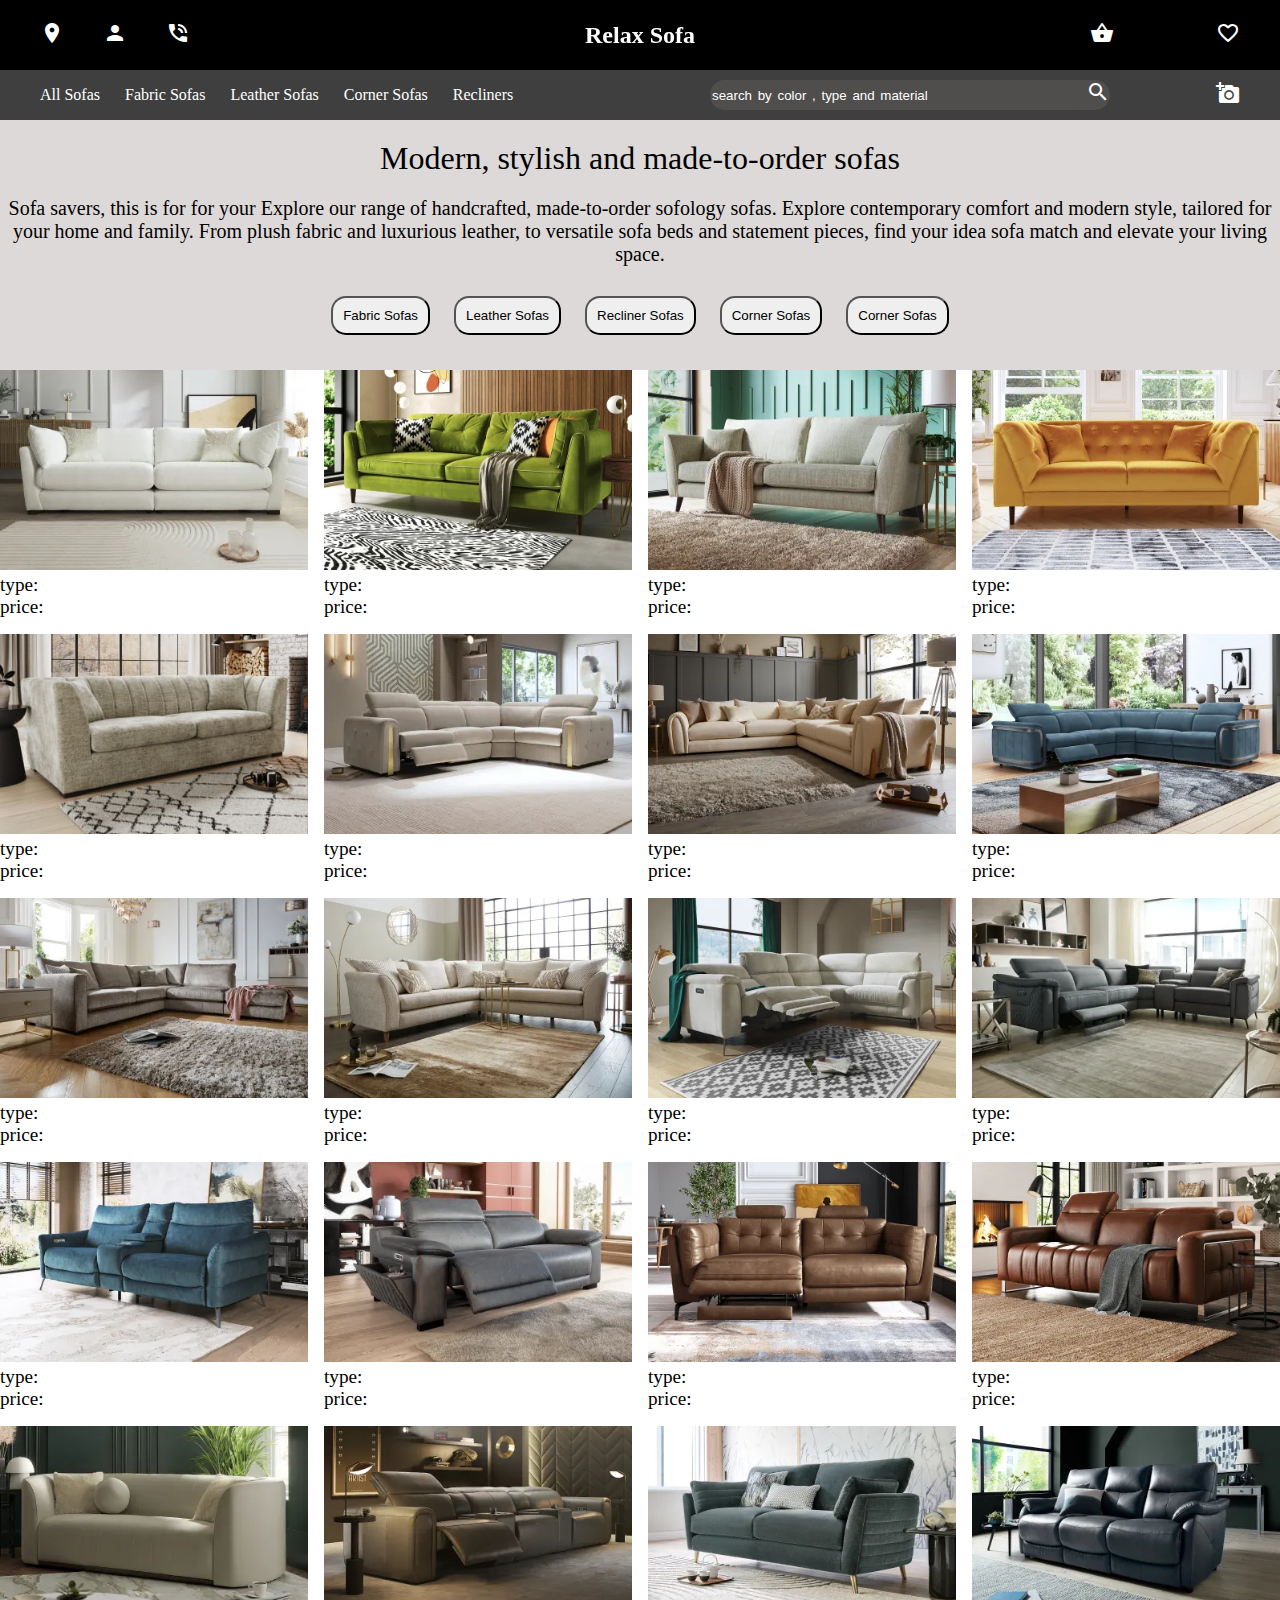
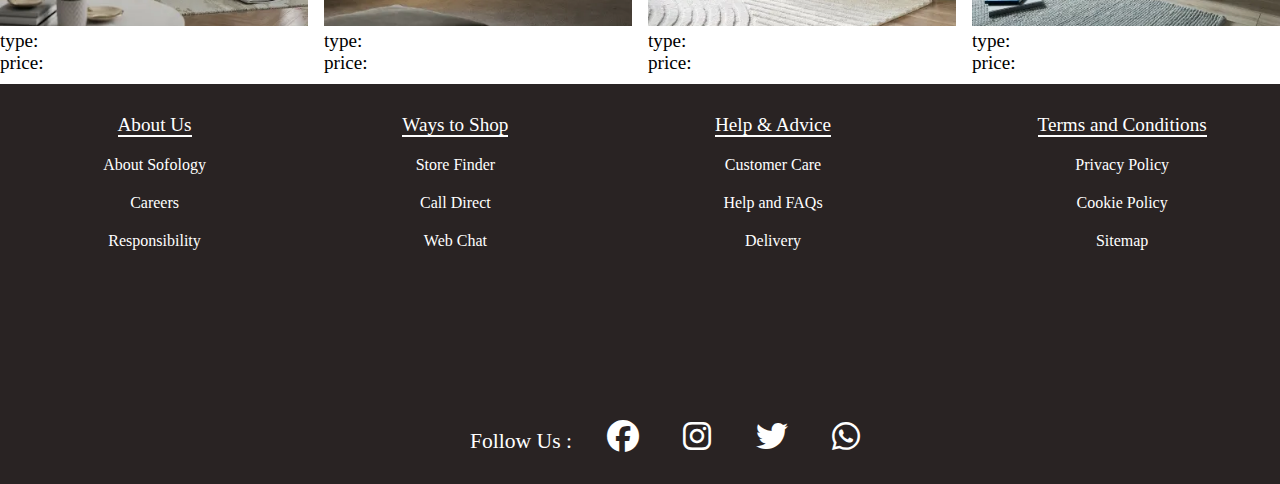
==== allsofas.html @ a442e250 "all sofas page" ====
<!DOCTYPE html>
<html lang="en" dir="ltr">

<head>
    <meta charset="UTF-8">
    <meta name="viewport" content="width=device-width, initial-scale=1.0">
    <title>All Sofa</title>
    <link rel="stylesheet" href="./assets/sass/main.css">
    <link href="https://fonts.googleapis.com/icon?family=Material+Icons" rel="stylesheet">
    <link rel="stylesheet" href="./assets/aos-master/dist/aos.css">

    <!-- <link href="https://unpkg.com/aos@2.3.1/dist/aos.css" rel="stylesheet"> -->
    <script src="./assets/aos-master/dist/aos.js"></script>
    <link rel="stylesheet" href="./assets/Hover-master/css/hover.css">
    <link rel="stylesheet" href="https://cdnjs.cloudflare.com/ajax/libs/font-awesome/6.5.2/css/all.min.css
   ">
</head>


<body>
    <!-- Start:: header first  -->
    <nav class="header__first">
        <div class="header__first__width">
            <div class="header__first__left">
                <a href="#"> <i class="large material-icons">place</i></a>
                <a href="#"><i class="large material-icons">person</i></a>
                <a href="#"> <i class="large material-icons">phone_in_talk</i></a>

            </div>
            <div class="header__first__center">
                <a href="#" class="hvr-grow">
                    <h2>Relax Sofa</h2>
                </a>
            </div>
            <div class="header__first__right">
                <a href="#"><i class="large material-icons">shopping_basket</i></a>
                <a href="#"> <i class="large material-icons">favorite_border</i></a>
            </div>
        </div>
    </nav>
    <!-- End:: header first -->

    <!-- Start::header second -->
    <!-- Start burger drop lists -->
    <div class="header__second">
        <div class="header__second__burgerbox">
            <img src="./assets/images/burger.svg" alt="burger menu">
            <div class="header__second__burgerdrop">
                <ul class="header__second__burgerdroplist">
                    <li>
                        <h4>Shop all type Sofas</h4>
                    </li>
                    <br>
                    <li><a href="#">2 Seater Sofas</a></li>
                    <li><a href="#">3 Seater Sofas</a></li>
                    <li><a href="#">4 Seater Sofas</a></li>
                    <br>

                    <li>
                        <h4>Shop all Fabric Sofas</h4>
                    </li>
                    <br>
                    <li><a href="#">2 Seater Sofas</a></li>
                    <li><a href="#">3 Seater Sofas</a></li>
                    <li><a href="#">4 Seater Sofas</a></li>
                    <br>

                    <li>
                        <h4>Shop all Leather Sofas</h4>
                    </li>
                    <br>
                    <li><a href="#">2 Seater Sofas</a></li>
                    <li><a href="#">3 Seater Sofas</a></li>
                    <li><a href="#">4 Seater Sofas</a></li>
                    <br>
                    <li>
                        <h4>Shop all Corner Sofas</h4>
                    </li>
                    <br>
                    <li><a href="#">2 Seater Sofas</a></li>
                    <li><a href="#">3 Seater Sofas</a></li>
                    <li><a href="#">4 Seater Sofas</a></li>
                    <br>
                    <li>
                        <h4>Shop all Recliner Sofas</h4>
                    </li>
                    <br>
                    <li><a href="#">2 Seater Sofas</a></li>
                    <li><a href="#">3 Seater Sofas</a></li>
                    <li><a href="#">4 Seater Sofas</a></li>
                    <br>
                </ul>
            </div>
        </div>
        <!-- End burger drop lists -->

        <!-- Start second header with images -->
        <div class="header__second__width">
            <div class="header__second__items">
                <div class="allsofas">
                    <a href="#">All Sofas</a>
                    <div class="dropallsofas">
                        <div class="divdropallsofa">
                            <ul class="droplistallsofas">
                                <li>
                                    <h4>Shop by Type</h4>
                                </li>
                                <br>
                                <li><a href="#">2 Seater Sofas</a></li>
                                <li><a href="#">3 Seater Sofas</a></li>
                                <li><a href="#">4 Seater Sofas</a></li>
                                <br>
                                <li>
                                    <h4>Shop by Color</h4>
                                </li>
                                <li><a href="#">Grey sofas</a></li>
                                <li><a href="#">Black sofas</a></li>
                                <li><a href="#">Cream sofas</a></li>
                                <br>
                                <li>
                                    <h4>Buying Guides</h4>
                                </li>
                                <li><a href="#">Cream sofas</a>X</li>
                                <li><a href="#">Leather Sofas Guide</a></li>
                                <li><a href="#">Corner Sofa Guide</a></li>
                            </ul>
                            <img src="./assets/images/allsofas/allsofas1.jpg" alt="all sofa">
                        </div>

                    </div>
                </div>

                <div class="fabricsofas">
                    <a href="#">Fabric Sofas</a>
                    <div class="dropfabricsofas">
                        <div class="divdroplistfabric">
                            <ul class="droplistfabricsofas">
                                <li>
                                    <h4>Shop all Fabric Sofas</h4>
                                </li>
                                <br>
                                <li><a href="#">2 Seater Sofas</a></li>
                                <li><a href="#">3 Seater Sofas</a></li>
                                <li><a href="#">4 Seater Sofas</a></li>
                                <br>
                                <li>
                                    <h4>Shop by Color</h4>
                                </li>
                                <li><a href="#">Grey sofas</a></li>
                                <li><a href="#">Black sofas</a></li>
                                <li><a href="">Cream sofas</a></li>
                                <br>
                                <li>
                                    <h4>Buying Guides</h4>
                                </li>
                                <li><a href="#">Fabric Sofa Guide</a></li>
                                <li><a href="#">Leather Sofas Guide</a></li>
                                <li><a href="#">Corner Sofa Guide</a></li>
                            </ul>
                            <img src="./assets/images/fabricsofa/fabricsofa1.jpg" alt="fabric">
                        </div>

                    </div>
                </div>


                <div class="leathersofas">
                    <a href="#">Leather Sofas</a>
                    <div class="dropleathersofas">
                        <div class="divdroplistleather">
                            <ul class="droplistleathersofas">
                                <li>
                                    <h4>Shop all Leather Sofas</h4>
                                </li>
                                <br>
                                <li><a href="#">2 Seater Sofas</a></li>
                                <li><a href="#">3 Seater Sofas</a></li>
                                <li><a href="#">4 Seater Sofas</a></li>
                                <br>
                                <li>
                                    <h4>Shop by Color</h4>
                                </li>
                                <li><a href="#">Grey sofas</a></li>
                                <li><a href="#">Black sofas</a></li>
                                <li><a href="">Cream sofas</a></li>
                                <br>
                                <li>
                                    <h4>Buying Guides</h4>

                                </li>
                                <li><a href="#">Fabric Sofa Guide</a></li>
                                <li><a href="#">Leather Sofas Guide</a></li>
                                <li><a href="#">Corner Sofa Guide</a></li>
                            </ul>
                            <img src="./assets/images/leathersofa/leathersoafa1.jpg" alt="leather sofa">
                        </div>

                    </div>
                </div>

                <div class="cornersofas">
                    <a href="#">Corner Sofas</a>
                    <div class="dropcornersofas">
                        <div class="divdropcorner">
                            <ul class="droplistcornersofas">
                                <li>
                                    <h4>Shop all Corner Sofas</h4>
                                </li>
                                <br>
                                <li><a href="#">2 Seater Sofas</a></li>
                                <li><a href="#">3 Seater Sofas</a></li>
                                <li><a href="#">4 Seater Sofas</a></li>
                                <br>
                                <li>
                                    <h4>Shop by Color</h4>
                                </li>
                                <li><a href="#">Grey sofas</a></li>
                                <li><a href="#">Black sofas</a></li>
                                <li><a href="">Cream sofas</a></li>
                                <br>
                                <li>
                                    <h4>Buying Guides</h4>
                                </li>
                                <li><a href="#">Fabric Sofa Guide</a></li>
                                <li><a href="#">Leather Sofas Guide</a></li>
                                <li><a href="#">Corner Sofa Guide</a></li>
                            </ul>
                            <img src="./assets/images/cornersofa/cornersofa1.jpg" alt="corner sofa">
                        </div>

                    </div>
                </div>
                <div class="reclinersofas">
                    <a href="#">Recliners</a>
                    <div class="dropreclinersofas">
                        <div class="divdroprecliner">
                            <ul class="droplistreclinersofas">
                                <li>
                                    <h4>Shop all Recliner Sofas</h4>
                                </li>
                                <br>
                                <li><a href="#">2 Seater Sofas</a></li>
                                <li><a href="#">3 Seater Sofas</a></li>
                                <li><a href="#">4 Seater Sofas</a></li>
                                <br>
                                <li>
                                    <h4>Shop by Color</h4>
                                </li>
                                <li><a href="#">Grey sofas</a></li>
                                <li><a href="#">Black sofas</a></li>
                                <li><a href="">Cream sofas</a></li>
                                <br>
                                <li>
                                    <h4>Buying Guides</h4>

                                </li>
                                <li><a href="#">Fabric Sofa Guide</a></li>
                                <li><a href="#">Leather Sofas Guide</a></li>
                                <li><a href="#">Corner Sofa Guide</a></li>
                            </ul>
                            <img src="./assets/images/recliner/recliner1.jpg" alt="recliner sofa">
                        </div>

                    </div>
                </div>

            </div>
            <div class="header__second__right">
                <div class="header__second__right__input">
                    <input type="text" class="header__second__right__input1"
                        placeholder="search by color , type and material">
                    <i class="large material-icons">search</i>
                </div>
                <div class="camera">
                    <i class="large material-icons">add_a_photo</i>
                    <!-- .....droplist for camera icon........ -->
                    <ul class="dropcamera">
                        <div class="droplistcamera">
                            <li style="color: red; margin-top: 10px;margin-bottom: 10px;">NEW!</li>
                            <li style="color: black; font-size: larger; margin-bottom: 10px;">Visual Search</li>
                            <li style="color: black;">Take a photo or upload an</li>
                            <li style="color: black;">image to find similar items</li>
                            <li>
                                <button
                                    style="background-color: brown; color: white; margin-top: 10px; width:80px; height: 40px; font-size: larger;">START</button>
                            </li>
                        </div>
                    </ul>
                </div>
            </div>
        </div>
    </div>

    <!-- End:: header second -->

    <!--  Top Section -->

    <div class="top__section">
        <div class="top__section__paragraph">
            <span style="font-size: xx-large;">Modern, stylish and made-to-order sofas</span>
            <p style="font-size: 20px; text-align: center; margin-bottom: 20px; margin-top: 20px;">Sofa savers, this is
                for for your
                Explore our range of handcrafted, made-to-order sofology sofas. Explore contemporary comfort and modern
                style, tailored for your home and family. From plush fabric and luxurious leather, to versatile sofa
                beds and statement pieces, find your idea sofa match and elevate your living space.</p>
            <button> Fabric Sofas </button>
            <button> Leather Sofas</button>
            <button>Recliner Sofas</button>
            <button>Corner Sofas</button>
            <button>Corner Sofas</button>
        </div>

    </div>

    <!-- Start:: cards container -->
    <div class="main__container">
        <div class="card__container">
            <img src="./assets/images/allsofas/1.webp" alt="1">
            <div class="card__desc">
                <span>type:</span>
                <br>
                <span>price:</span>
            </div>
        </div>
        <div class="card__container">
            <img src="./assets/images/allsofas/2.webp" alt="1">
            <div class="card__desc">
                <span>type:</span>
                <br>
                <span>price:</span>
            </div>
        </div>
        <div class="card__container">
            <img src="./assets/images/allsofas/3.webp" alt="1">
            <div class="card__desc">
                <span>type:</span>
                <br>
                <span>price:</span>
            </div>
        </div>
        <div class="card__container">
            <img src="./assets/images/allsofas/4.webp" alt="1">
            <div class="card__desc">
                <span>type:</span>
                <br>
                <span>price:</span>
            </div>
        </div>
        <div class="card__container">
            <img src="./assets/images/allsofas/5.jpg" alt="1">
            <div class="card__desc">
                <span>type:</span>
                <br>
                <span>price:</span>
            </div>
        </div>
        <div class="card__container">
            <img src="./assets/images/allsofas/6.webp" alt="1">
            <div class="card__desc">
                <span>type:</span>
                <br>
                <span>price:</span>
            </div>
        </div>
        <div class="card__container">
            <img src="./assets/images/allsofas/7.webp" alt="1">
            <div class="card__desc">
                <span>type:</span>
                <br>
                <span>price:</span>
            </div>
        </div>
        <div class="card__container">
            <img src="./assets/images/allsofas/8.webp" alt="1">
            <div class="card__desc">
                <span>type:</span>
                <br>
                <span>price:</span>
            </div>
        </div>
        <div class="card__container">
            <img src="./assets/images/allsofas/9.webp" alt="1">
            <div class="card__desc">
                <span>type:</span>
                <br>
                <span>price:</span>
            </div>
        </div>
        <div class="card__container">
            <img src="./assets/images/allsofas/10.webp" alt="1">
            <div class="card__desc">
                <span>type:</span>
                <br>
                <span>price:</span>
            </div>
        </div>
        <div class="card__container">
            <img src="./assets/images/allsofas/11.webp" alt="1">
            <div class="card__desc">
                <span>type:</span>
                <br>
                <span>price:</span>
            </div>
        </div>
        <div class="card__container">
            <img src="./assets/images/allsofas/12.webp" alt="1">
            <div class="card__desc">
                <span>type:</span>
                <br>
                <span>price:</span>
            </div>
        </div>
        <div class="card__container">
            <img src="./assets/images/allsofas/13.webp" alt="1">
            <div class="card__desc">
                <span>type:</span>
                <br>
                <span>price:</span>
            </div>
        </div>
        <div class="card__container">
            <img src="./assets/images/allsofas/14.webp" alt="1">
            <div class="card__desc">
                <span>type:</span>
                <br>
                <span>price:</span>
            </div>
        </div>
        <div class="card__container">
            <img src="./assets/images/allsofas/15.webp" alt="1">
            <div class="card__desc">
                <span>type:</span>
                <br>
                <span>price:</span>
            </div>
        </div>
        <div class="card__container">
            <img src="./assets/images/allsofas/16.webp" alt="1">
            <div class="card__desc">
                <span>type:</span>
                <br>
                <span>price:</span>
            </div>
        </div>
        <div class="card__container">
            <img src="./assets/images/allsofas/17.webp" alt="1">
            <div class="card__desc">
                <span>type:</span>
                <br>
                <span>price:</span>
            </div>
        </div>
        <div class="card__container">
            <img src="./assets/images/allsofas/18.webp" alt="1">
            <div class="card__desc">
                <span>type:</span>
                <br>
                <span>price:</span>
            </div>
        </div>
        <div class="card__container">
            <img src="./assets/images/allsofas/19.webp" alt="1">
            <div class="card__desc">
                <span>type:</span>
                <br>
                <span>price:</span>
            </div>
        </div>
        <div class="card__container">
            <img src="./assets/images/allsofas/20.webp" alt="1">
            <div class="card__desc">
                <span>type:</span>
                <br>
                <span>price:</span>
            </div>
        </div>
    </div>


    <!-- End::cards container -->



    <!-- Start::footer -->
    <footer>
        <div class="footer__container">
            <ul class="footer__section">
                <li>
                    <span>About Us</span>
                </li>
                <li><a href="#">About Sofology</a></li>
                <li><a href="#">Careers</a></li>
                <li><a href="#">Responsibility</a></li>

            </ul>
            <ul class="footer__section">
                <li>
                    <span>Ways to Shop</span>
                </li>
                <li><a href="#">Store Finder</a></li>
                <li><a href="#">Call Direct</a></li>
                <li><a href="#">Web Chat</a></li>

            </ul>
            <ul class="footer__section">
                <li>
                    <span>Help & Advice</span>
                </li>
                <li> <a href="#">Customer Care</a></li>
                <li><a href="#">Help and FAQs</a></li>
                <li><a href="#">Delivery</a></li>

            </ul>
            <ul class="footer__section">
                <li>
                    <span>Terms and Conditions</span>
                </li>
                <li><a href="#">Privacy Policy</a></li>
                <li><a href="#">Cookie Policy</a></li>
                <li><a href="#">Sitemap</a></li>
            </ul>

        </div>
        <div class="follow__us">
            <span>Follow Us :</span>
            <a href="#"><i class="fa-brands fa-facebook"></i></a>
            <a href="#"><i class="fa-brands fa-instagram"></i></a>
            <a href="#"><i class="fa-brands fa-twitter"></i></a>
            <a href="#"><i class="fa-brands fa-whatsapp"></i></a>
        </div>
    </footer>




    <script>AOS.init();</script>



</body>

</html>
---- assets/sass/main.css ----
* {
  margin: 0;
  box-sizing: border-box;
}

a {
  text-decoration: none;
  color: white;
}

.header__first {
  width: 100%;
  height: 70px;
  background-color: #000000;
  color: white;
  display: flex;
  justify-content: space-between;
  align-items: center;
}

.header__first__width {
  width: 100%;
  margin: 0 auto;
  display: flex;
  justify-content: space-between;
  align-items: center;
  max-width: 768px;
}
@media (min-width: 768px) {
  .header__first__width {
    max-width: 1200px;
  }
}

.header__first__left,
.hedaer__first__center,
.header__first__right {
  width: 80px;
  display: flex;
  justify-content: space-between;
  align-items: center;
}
@media (min-width: 768px) {
  .header__first__left,
  .hedaer__first__center,
  .header__first__right {
    width: 150px;
  }
}

.header__second {
  width: 100%;
  height: 50px;
  background-color: #3f3f3f;
  display: flex;
}

.header__second__width {
  width: 100%;
  max-width: 1200px;
  margin: 0 auto;
  color: white;
  display: flex;
  justify-content: space-between;
  align-items: center;
}

.header__second__items {
  display: flex;
  gap: 25px;
  align-items: center;
}

.header__second__burgerbox {
  position: relative;
}
@media (min-width: 768px) {
  .header__second__burgerbox {
    display: none;
  }
}

.header__second__burgerbox img {
  width: 40px;
}

.header__second__burgerdrop {
  position: absolute;
  top: 100%;
  left: 0;
  display: none;
}

.header__second__burgerdroplist {
  width: 200px;
  height: 600px;
  display: flex;
  flex-direction: column;
  align-items: center;
  display: none;
  color: white;
}

.header__second__burgerbox:hover .header__second__burgerdrop {
  display: block;
  width: 200px;
  height: 600px;
}

.header__second__burgerbox:hover .header__second__burgerdroplist {
  display: block;
  width: 200px;
  height: 600px;
  background: linear-gradient(to bottom, rgb(251, 169, 17), rgb(235, 144, 54));
}

.header__second__right {
  display: flex;
  align-items: center;
  width: 300px;
  justify-content: space-between;
}
@media (min-width: 768px) {
  .header__second__right {
    width: 530px;
  }
}

.header__second__right__input {
  width: 250px;
  background-color: rgb(80, 77, 77);
  border: 1px rgb(80, 77, 77);
  border-radius: 20px;
  display: flex;
  justify-content: space-between;
}
@media (min-width: 768px) {
  .header__second__right__input {
    width: 400px;
  }
}

.header__second__right__input1 {
  width: 200px;
  height: 30px;
  background-color: rgb(80, 77, 77);
  border-top-style: none;
  border-bottom-style: none;
  border-left-style: none;
  border-right-style: none;
  border-radius: 20px;
  color: white;
}
@media (min-width: 768px) {
  .header__second__right__input1 {
    width: 500px;
  }
}

.header__second__right__input1::-moz-placeholder {
  color: white;
  word-spacing: 2px;
}

.header__second__right__input1::placeholder {
  color: white;
  word-spacing: 2px;
}

.header__second__right__input1:hover {
  background-color: white;
}

.header__second__right__input1:hover::-moz-placeholder {
  color: black;
}

.header__second__right__input1:hover::placeholder {
  color: black;
}

.camera {
  position: relative;
}

.dropcamera {
  display: none;
  position: absolute;
  top: 100%;
  right: 0;
  background-color: transparent;
}

.droplistcamera {
  list-style-type: none;
  text-align: center;
  width: 200px;
  height: 180px;
  border: 1px solid black;
  background-color: white;
  display: none;
  display: flex;
  flex-direction: column;
  align-items: center;
}

.camera:hover .dropcamera {
  display: block;
}

.allsofas {
  position: relative;
}
@media (max-width: 768px) {
  .allsofas {
    display: none;
  }
}

.dropallsofas {
  position: absolute;
  top: 100%;
  left: 0;
  display: none;
  width: 700px;
  height: 300px;
  background: transparent;
  background: linear-gradient(to bottom, rgb(251, 169, 17), rgb(235, 144, 54));
}

.droplistallsofas {
  display: none;
  display: flex;
  flex-direction: column;
  padding-left: 20px;
  padding-top: 20px;
  flex: 1;
}

.droplistallsofas li {
  list-style-type: none;
}

.divdropallsofa {
  display: flex;
}

.divdropallsofa img {
  flex: 2;
  width: 200px;
  height: 300px;
}

.allsofas:hover .dropallsofas {
  display: block;
}

/* Start:: fabric drop list.. */
.fabricsofas {
  position: relative;
}
@media (max-width: 768px) {
  .fabricsofas {
    display: none;
  }
}

.dropfabricsofas {
  position: absolute;
  top: 100%;
  left: 0;
  display: none;
  width: 700px;
  height: 300px;
  background: transparent;
  background: linear-gradient(to bottom, rgb(251, 169, 17), rgb(235, 144, 54));
}

.droplistfabricsofas {
  width: 500px;
  height: 300px;
  display: none;
  display: flex;
  flex-direction: column;
  padding-left: 20px;
  padding-top: 20px;
  flex: 1;
}

.droplistfabricsofas li {
  list-style-type: none;
}

.divdroplistfabric img {
  width: 200px;
  height: 300px;
  -o-object-fit: cover;
     object-fit: cover;
  flex: 2;
}

.divdroplistfabric {
  display: flex;
}

.fabricsofas:hover .dropfabricsofas {
  display: block;
}

/*Start::leather drop list..... */
.leathersofas {
  position: relative;
}
@media (max-width: 768px) {
  .leathersofas {
    display: none;
  }
}

.dropleathersofas {
  position: absolute;
  top: 100%;
  left: 0;
  display: none;
  width: 700px;
  height: 300px;
  background: transparent;
  background: linear-gradient(to bottom, rgb(251, 169, 17), rgb(235, 144, 54));
}

.droplistleathersofas {
  display: none;
  display: flex;
  flex-direction: column;
  padding-left: 20px;
  padding-top: 20px;
  flex: 1;
}

.droplistleathersofas li {
  list-style-type: none;
}

.divdroplistleather {
  display: flex;
}

.divdroplistleather img {
  flex: 2;
  width: 200px;
  height: 300px;
}

.leathersofas:hover .dropleathersofas {
  display: block;
}

/* Start::corner drop list......... */
.cornersofas {
  position: relative;
}
@media (max-width: 768px) {
  .cornersofas {
    display: none;
  }
}

.dropcornersofas {
  position: absolute;
  top: 100%;
  left: 0;
  display: none;
  width: 700px;
  height: 300px;
  background: transparent;
  background: linear-gradient(to bottom, rgb(251, 169, 17), rgb(235, 144, 54));
}

.droplistcornersofas {
  display: none;
  display: flex;
  flex-direction: column;
  padding-left: 20px;
  padding-top: 20px;
  flex: 1;
}

.droplistcornersofas li {
  list-style-type: none;
}

.divdropcorner {
  display: flex;
}

.divdropcorner img {
  flex: 2;
  width: 200px;
  height: 300px;
}

.cornersofas:hover .dropcornersofas {
  display: block;
}

/* Start::recliner drop list.... */
.reclinersofas {
  position: relative;
}
@media (max-width: 768px) {
  .reclinersofas {
    display: none;
  }
}

.dropreclinersofas {
  position: absolute;
  top: 100%;
  left: 0;
  display: none;
  width: 700px;
  height: 300px;
  background: transparent;
  background: linear-gradient(to bottom, rgb(251, 169, 17), rgb(235, 144, 54));
}

.droplistreclinersofas {
  display: none;
  display: flex;
  flex-direction: column;
  padding-left: 20px;
  padding-top: 20px;
  flex: 1;
}

.droplistreclinersofas li {
  list-style-type: none;
}

.divdroprecliner {
  display: flex;
}

.divdroprecliner img {
  flex: 2;
  width: 200px;
  height: 300px;
}

.reclinersofas:hover .dropreclinersofas {
  display: block;
}

/* End::drop list */
.season {
  width: 100%;
  height: 50px;
  background-color: white;
  margin-top: 400px;
  display: flex;
  flex-direction: column;
  align-items: center;
}
@media (min-width: 768px) {
  .season {
    margin-top: 20px;
  }
}

.season h3 {
  color: orange;
  font-size: xx-large;
  text-align: center;
  padding-bottom: 40px;
}

.season p {
  word-wrap: break-word;
  padding-top: 10px;
  margin-bottom: 100px;
  font-size: 20px;
  text-align: center;
}

.season__cards {
  width: 100%;
  height: 400px;
  margin-top: 100px;
  display: flex;
  justify-content: center;
  align-items: center;
  flex-wrap: wrap;
}
@media (min-width: 768px) {
  .season__cards {
    flex-wrap: nowrap;
    gap: 30px;
  }
}

.season__card__img {
  width: 350px;
  height: 400px;
}
@media (min-width: 768px) {
  .season__card__img {
    width: 250px;
  }
}

.season__card__img img {
  -o-object-fit: contain;
     object-fit: contain;
  width: 350px;
  height: 400px;
}
@media (min-width: 768px) {
  .season__card__img img {
    width: 250px;
  }
}

.colors {
  width: 100%;
  max-width: 1280px;
  margin: 0 auto;
  display: grid;
  grid-template-columns: repeat(4, 1fr);
  background-color: rgb(222, 217, 217);
}
@media (min-width: 768px) {
  .colors {
    background-color: rgb(222, 217, 217);
    height: 200px;
    display: flex;
    flex-direction: row;
    justify-content: center;
    align-items: center;
    flex-wrap: nowrap;
    margin-top: 20px;
  }
}

img {
  width: 100px;
  height: 100px;
  -o-object-fit: contain;
     object-fit: contain;
}

h1 {
  text-align: center;
}

.sizes {
  width: 100%;
  max-width: 1280px;
  margin: 0 auto;
  display: grid;
  grid-template-columns: 1fr;
  gap: 0.5rem;
  margin-top: 40px;
  margin-bottom: 40px;
}
@media (min-width: 768px) {
  .sizes {
    grid-template-columns: repeat(6, 1fr);
    margin-bottom: 40px;
  }
}

img {
  width: 100%;
}

h1 {
  text-align: center;
}
@media (min-width: 768px) {
  h1 {
    margin-top: 40px;
  }
}

.sizes__card {
  width: 100%;
  text-align: center;
  border: 1px solid gray;
}

span {
  font-size: larger;
  text-align: center;
}

.smart {
  width: 100%;
  max-width: 1280px;
  margin: 0 auto;
  display: flex;
  flex-direction: column;
  background-color: rgb(222, 217, 217);
}
@media (min-width: 768px) {
  .smart {
    position: relative;
    height: 350px;
  }
}

.smart__desc {
  display: flex;
  flex-direction: column;
  justify-content: left;
  width: 500px;
  text-align: center;
}
@media (min-width: 768px) {
  .smart__desc {
    position: absolute;
    top: 20px;
    right: 20px;
  }
}

.smart__image {
  width: 500px;
  height: 500px;
  margin-top: 20px;
}
@media (min-width: 768px) {
  .smart__image {
    position: absolute;
    top: -90px;
    left: 100px;
  }
}

footer {
  width: 100%;
  height: 400px;
  margin: 0 auto;
  background-color: rgb(41, 35, 35);
  margin-top: 10px;
}

.footer__container {
  display: flex;
  text-align: center;
}
@media (min-width: 768px) {
  .footer__container {
    justify-content: space-around;
    gap: 20px;
  }
}

li {
  list-style-type: none;
  color: white;
}

.footer__section {
  text-align: center;
  margin-top: 20px;
}

.footer__section span {
  border-bottom: solid white 2px;
}
@media (min-width: 768px) {
  .footer__section span {
    margin: 10px 10px;
  }
}

.footer__section li {
  margin-bottom: 10px;
}
@media (min-width: 768px) {
  .footer__section li {
    margin: 10px 10px;
    padding-bottom: 10px;
  }
}

.follow__us {
  color: white;
  margin-top: 50px;
  text-align: center;
}
@media (min-width: 768px) {
  .follow__us {
    margin-top: 150px;
    margin-left: 60px;
    font-size: large;
  }
}

@media (min-width: 768px) {
  .follow__us i {
    margin-left: 30px;
    margin-right: 10px;
    font-size: xx-large;
  }
}

.top__section {
  width: 100%;
  height: 250px;
  background-color: rgb(222, 217, 217);
  text-align: center;
  padding-top: 20px;
}

button {
  padding: 10px 10px;
  border-radius: 15px;
  margin: 10px 10px;
}

.main__container {
  width: 100%;
  max-width: 1280px;
  margin: 0 auto;
  display: grid;
  grid-template-columns: repeat(4, 1fr);
  gap: 1rem;
}

.card__container {
  width: 100%;
}

img {
  width: 100%;
  height: 200px;
  -o-object-fit: cover;
     object-fit: cover;
}

.topbackground {
  width: 100%;
  height: 600px;
}

.topstack {
  width: 100%;
  display: flex;
  flex-direction: column-reverse;
  gap: 0;
}
@media (min-width: 768px) {
  .topstack {
    flex-direction: row;
  }
}

.topstack img {
  width: 100%;
  height: 600px;
  -o-object-fit: cover;
     object-fit: cover;
  overflow: hidden;
  flex: 1;
}

.matnstack {
  background: linear-gradient(to bottom, rgb(251, 169, 17), rgb(235, 144, 54));
  height: 600px;
  flex: 1;
  display: flex;
  flex-direction: column;
  align-items: center;
  justify-content: center;
  color: white;
  font-family: "Trebuchet MS";
}

.matnstack h2 {
  font-size: xx-large;
}

.matnstack p {
  font-family: "Trebuchet MS";
}

.matnstack button {
  width: 150px;
  height: 40px;
  background-color: white;
  border-radius: 30px;
  border-style: none;
  font-size: larger;
  color: #3f3f3f;
  margin-bottom: 20px;
}/*# sourceMappingURL=main.css.map */
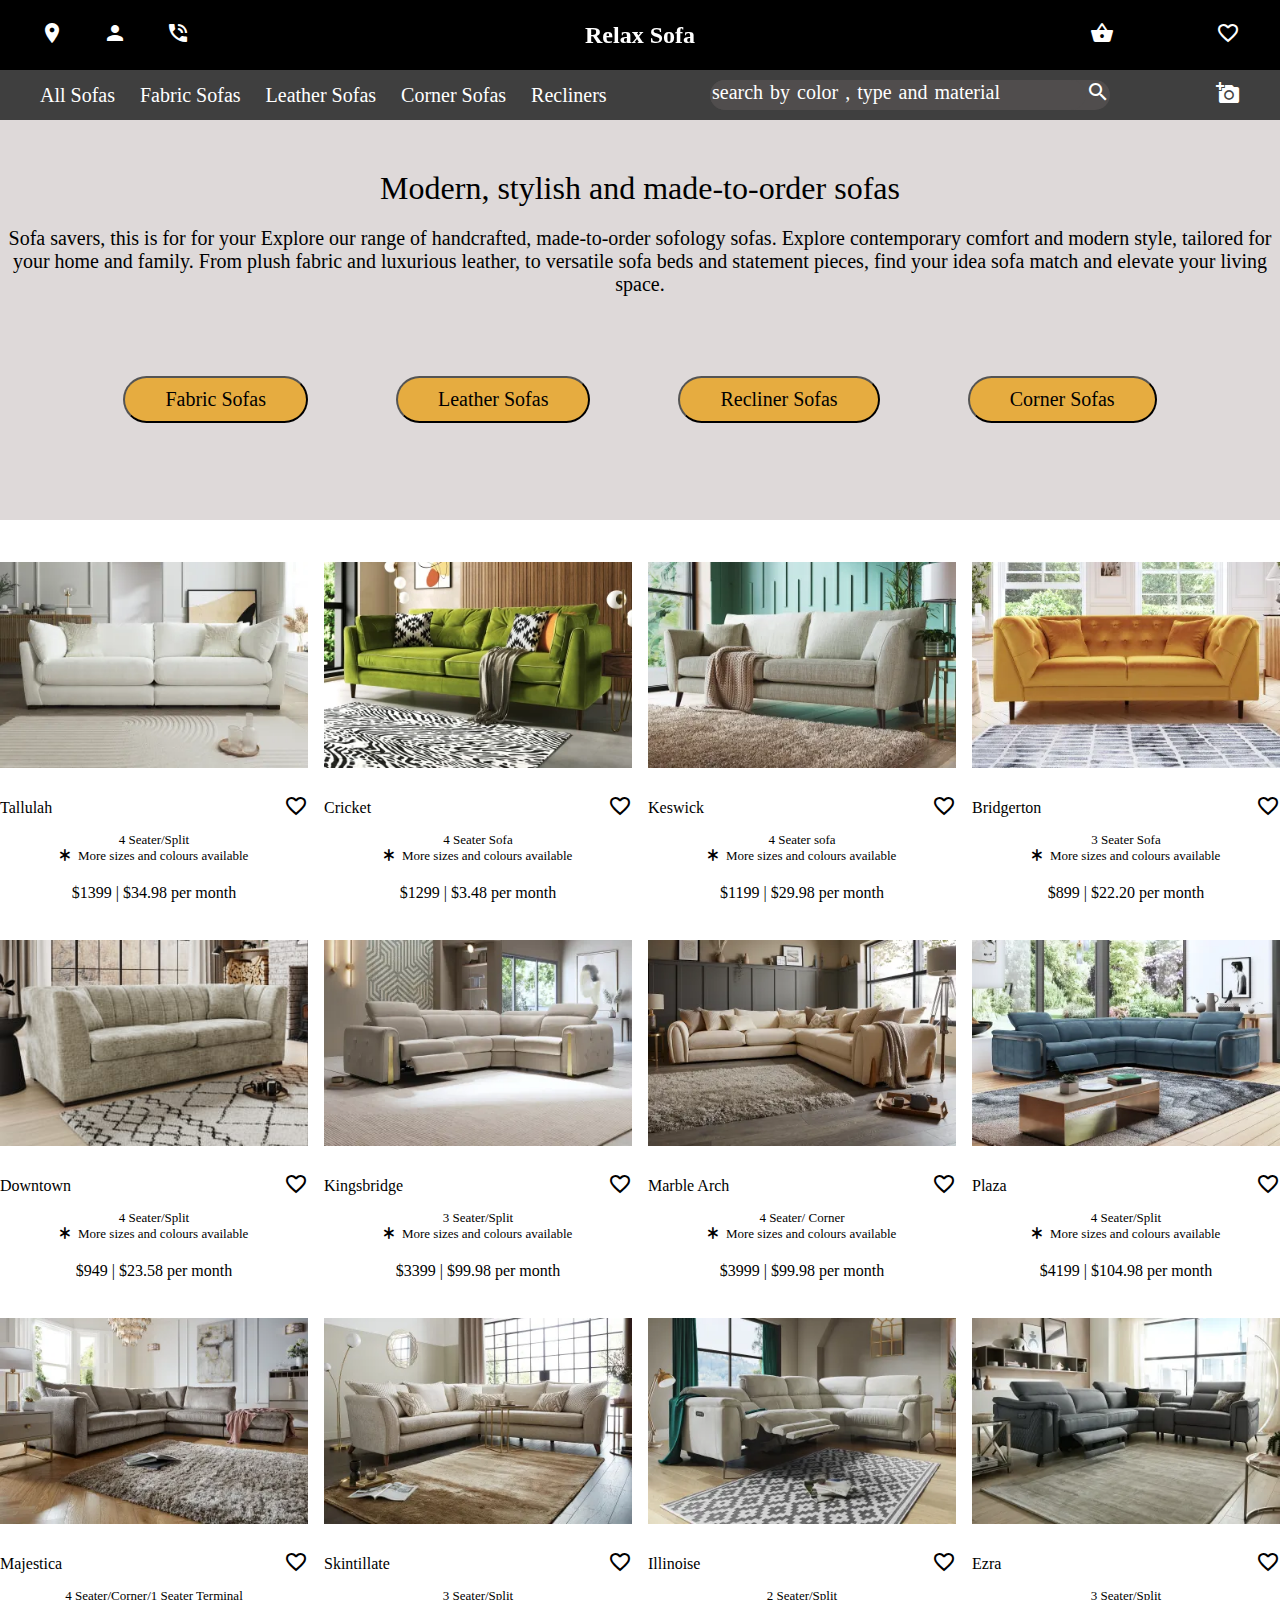
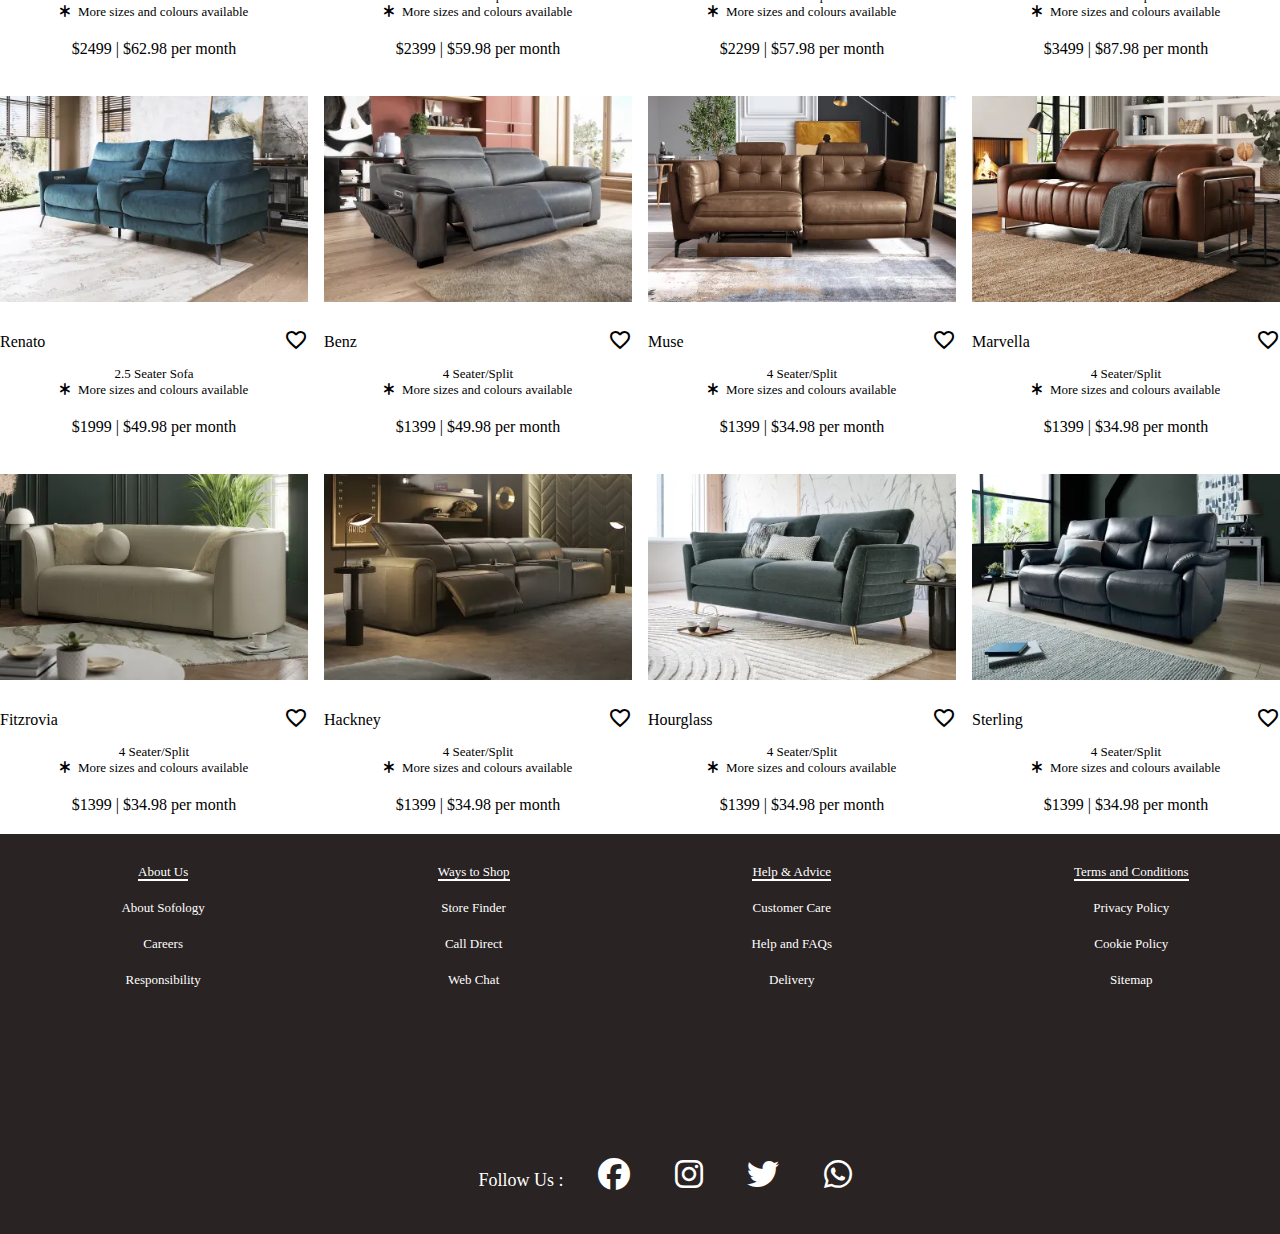
==== commit 4cbae2c2: "my midterm monday 14030425" ====
--- a/allsofas.html
+++ b/allsofas.html
@@ -23,12 +23,12 @@
         <div class="header__first__width">
             <div class="header__first__left">
                 <a href="#"> <i class="large material-icons">place</i></a>
-                <a href="#"><i class="large material-icons">person</i></a>
-                <a href="#"> <i class="large material-icons">phone_in_talk</i></a>
+                <a href="./personlogin.html"><i class="large material-icons">person</i></a>
+                <a href="./call.html"> <i class="large material-icons">phone_in_talk</i></a>
 
             </div>
             <div class="header__first__center">
-                <a href="#" class="hvr-grow">
+                <a href="./relaxsofa.html" class="hvr-grow">
                     <h2>Relax Sofa</h2>
                 </a>
             </div>
@@ -51,43 +51,43 @@
                         <h4>Shop all type Sofas</h4>
                     </li>
                     <br>
-                    <li><a href="#">2 Seater Sofas</a></li>
-                    <li><a href="#">3 Seater Sofas</a></li>
-                    <li><a href="#">4 Seater Sofas</a></li>
+                    <li><a href="./allsofas.html">2 Seater Sofas</a></li>
+                    <li><a href="./allsofas.html">3 Seater Sofas</a></li>
+                    <li><a href="./allsofas.html">4 Seater Sofas</a></li>
                     <br>
 
                     <li>
                         <h4>Shop all Fabric Sofas</h4>
                     </li>
                     <br>
-                    <li><a href="#">2 Seater Sofas</a></li>
-                    <li><a href="#">3 Seater Sofas</a></li>
-                    <li><a href="#">4 Seater Sofas</a></li>
+                    <li><a href="./fabricsofas.html">2 Seater Sofas</a></li>
+                    <li><a href="./fabricsofas.html">3 Seater Sofas</a></li>
+                    <li><a href="./fabricsofas.html">4 Seater Sofas</a></li>
                     <br>
 
                     <li>
                         <h4>Shop all Leather Sofas</h4>
                     </li>
                     <br>
-                    <li><a href="#">2 Seater Sofas</a></li>
-                    <li><a href="#">3 Seater Sofas</a></li>
-                    <li><a href="#">4 Seater Sofas</a></li>
+                    <li><a href="./leathersofas.html">2 Seater Sofas</a></li>
+                    <li><a href="./leathersofas.html">3 Seater Sofas</a></li>
+                    <li><a href="./leathersofas.html">4 Seater Sofas</a></li>
                     <br>
                     <li>
                         <h4>Shop all Corner Sofas</h4>
                     </li>
                     <br>
-                    <li><a href="#">2 Seater Sofas</a></li>
-                    <li><a href="#">3 Seater Sofas</a></li>
-                    <li><a href="#">4 Seater Sofas</a></li>
+                    <li><a href="./cornersofa.html">2 Seater Sofas</a></li>
+                    <li><a href="./cornersofa.html">3 Seater Sofas</a></li>
+                    <li><a href="./cornersofa.html">4 Seater Sofas</a></li>
                     <br>
                     <li>
                         <h4>Shop all Recliner Sofas</h4>
                     </li>
                     <br>
-                    <li><a href="#">2 Seater Sofas</a></li>
-                    <li><a href="#">3 Seater Sofas</a></li>
-                    <li><a href="#">4 Seater Sofas</a></li>
+                    <li><a href="./recliner.html">2 Seater Sofas</a></li>
+                    <li><a href="./recliner.html">3 Seater Sofas</a></li>
+                    <li><a href="./recliner.html">4 Seater Sofas</a></li>
                     <br>
                 </ul>
             </div>
@@ -98,7 +98,7 @@
         <div class="header__second__width">
             <div class="header__second__items">
                 <div class="allsofas">
-                    <a href="#">All Sofas</a>
+                    <a href="./allsofas.html">All Sofas</a>
                     <div class="dropallsofas">
                         <div class="divdropallsofa">
                             <ul class="droplistallsofas">
@@ -106,23 +106,23 @@
                                     <h4>Shop by Type</h4>
                                 </li>
                                 <br>
-                                <li><a href="#">2 Seater Sofas</a></li>
-                                <li><a href="#">3 Seater Sofas</a></li>
-                                <li><a href="#">4 Seater Sofas</a></li>
+                                <li><a href="./allsofas.html">2 Seater Sofas</a></li>
+                                <li><a href="./allsofas.html">3 Seater Sofas</a></li>
+                                <li><a href="./allsofas.html">4 Seater Sofas</a></li>
                                 <br>
                                 <li>
                                     <h4>Shop by Color</h4>
                                 </li>
-                                <li><a href="#">Grey sofas</a></li>
-                                <li><a href="#">Black sofas</a></li>
-                                <li><a href="#">Cream sofas</a></li>
+                                <li><a href="./allsofas.html">Grey sofas</a></li>
+                                <li><a href="./allsofas.html">Black sofas</a></li>
+                                <li><a href="./allsofas.html">Cream sofas</a></li>
                                 <br>
                                 <li>
                                     <h4>Buying Guides</h4>
                                 </li>
-                                <li><a href="#">Cream sofas</a>X</li>
-                                <li><a href="#">Leather Sofas Guide</a></li>
-                                <li><a href="#">Corner Sofa Guide</a></li>
+                                <li><a href="./allsofas.html">Cream sofas</a>X</li>
+                                <li><a href="./allsofas.html">Leather Sofas Guide</a></li>
+                                <li><a href="./allsofas.html">Corner Sofa Guide</a></li>
                             </ul>
                             <img src="./assets/images/allsofas/allsofas1.jpg" alt="all sofa">
                         </div>
@@ -131,7 +131,7 @@
                 </div>
 
                 <div class="fabricsofas">
-                    <a href="#">Fabric Sofas</a>
+                    <a href="./fabricsofas.html">Fabric Sofas</a>
                     <div class="dropfabricsofas">
                         <div class="divdroplistfabric">
                             <ul class="droplistfabricsofas">
@@ -139,23 +139,23 @@
                                     <h4>Shop all Fabric Sofas</h4>
                                 </li>
                                 <br>
-                                <li><a href="#">2 Seater Sofas</a></li>
-                                <li><a href="#">3 Seater Sofas</a></li>
-                                <li><a href="#">4 Seater Sofas</a></li>
+                                <li><a href="./fabricsofas.html">2 Seater Sofas</a></li>
+                                <li><a href="./fabricsofas.html">3 Seater Sofas</a></li>
+                                <li><a href="./fabricsofas.html">4 Seater Sofas</a></li>
                                 <br>
                                 <li>
                                     <h4>Shop by Color</h4>
                                 </li>
-                                <li><a href="#">Grey sofas</a></li>
-                                <li><a href="#">Black sofas</a></li>
-                                <li><a href="">Cream sofas</a></li>
+                                <li><a href="./fabricsofas.html">Grey sofas</a></li>
+                                <li><a href="./fabricsofas.html">Black sofas</a></li>
+                                <li><a href="./fabricsofas.html">Cream sofas</a></li>
                                 <br>
                                 <li>
                                     <h4>Buying Guides</h4>
                                 </li>
-                                <li><a href="#">Fabric Sofa Guide</a></li>
-                                <li><a href="#">Leather Sofas Guide</a></li>
-                                <li><a href="#">Corner Sofa Guide</a></li>
+                                <li><a href="./fabricsofas.html">Fabric Sofa Guide</a></li>
+                                <li><a href="./fabricsofas.html">Leather Sofas Guide</a></li>
+                                <li><a href="./fabricsofas.html">Corner Sofa Guide</a></li>
                             </ul>
                             <img src="./assets/images/fabricsofa/fabricsofa1.jpg" alt="fabric">
                         </div>
@@ -165,7 +165,7 @@
 
 
                 <div class="leathersofas">
-                    <a href="#">Leather Sofas</a>
+                    <a href="./leathersofas.html">Leather Sofas</a>
                     <div class="dropleathersofas">
                         <div class="divdroplistleather">
                             <ul class="droplistleathersofas">
@@ -173,24 +173,24 @@
                                     <h4>Shop all Leather Sofas</h4>
                                 </li>
                                 <br>
-                                <li><a href="#">2 Seater Sofas</a></li>
-                                <li><a href="#">3 Seater Sofas</a></li>
-                                <li><a href="#">4 Seater Sofas</a></li>
+                                <li><a href="./leathersofas.html">2 Seater Sofas</a></li>
+                                <li><a href="./leathersofas.html">3 Seater Sofas</a></li>
+                                <li><a href="./leathersofas.html">4 Seater Sofas</a></li>
                                 <br>
                                 <li>
                                     <h4>Shop by Color</h4>
                                 </li>
-                                <li><a href="#">Grey sofas</a></li>
-                                <li><a href="#">Black sofas</a></li>
-                                <li><a href="">Cream sofas</a></li>
+                                <li><a href="./leathersofas.html">Grey sofas</a></li>
+                                <li><a href="./leathersofas.html">Black sofas</a></li>
+                                <li><a href="./leathersofas.html">Cream sofas</a></li>
                                 <br>
                                 <li>
                                     <h4>Buying Guides</h4>
 
                                 </li>
-                                <li><a href="#">Fabric Sofa Guide</a></li>
-                                <li><a href="#">Leather Sofas Guide</a></li>
-                                <li><a href="#">Corner Sofa Guide</a></li>
+                                <li><a href="./leathersofas.html">Fabric Sofa Guide</a></li>
+                                <li><a href="./leathersofas.html">Leather Sofas Guide</a></li>
+                                <li><a href="./leathersofas.html">Corner Sofa Guide</a></li>
                             </ul>
                             <img src="./assets/images/leathersofa/leathersoafa1.jpg" alt="leather sofa">
                         </div>
@@ -199,7 +199,7 @@
                 </div>
 
                 <div class="cornersofas">
-                    <a href="#">Corner Sofas</a>
+                    <a href="./cornersofa.html">Corner Sofas</a>
                     <div class="dropcornersofas">
                         <div class="divdropcorner">
                             <ul class="droplistcornersofas">
@@ -207,23 +207,23 @@
                                     <h4>Shop all Corner Sofas</h4>
                                 </li>
                                 <br>
-                                <li><a href="#">2 Seater Sofas</a></li>
-                                <li><a href="#">3 Seater Sofas</a></li>
-                                <li><a href="#">4 Seater Sofas</a></li>
+                                <li><a href="./cornersofa.html">2 Seater Sofas</a></li>
+                                <li><a href="./cornersofa.html">3 Seater Sofas</a></li>
+                                <li><a href="./cornersofa.html">4 Seater Sofas</a></li>
                                 <br>
                                 <li>
                                     <h4>Shop by Color</h4>
                                 </li>
-                                <li><a href="#">Grey sofas</a></li>
-                                <li><a href="#">Black sofas</a></li>
-                                <li><a href="">Cream sofas</a></li>
+                                <li><a href="./cornersofa.html">Grey sofas</a></li>
+                                <li><a href="./cornersofa.html">Black sofas</a></li>
+                                <li><a href="./cornersofa.html">Cream sofas</a></li>
                                 <br>
                                 <li>
                                     <h4>Buying Guides</h4>
                                 </li>
-                                <li><a href="#">Fabric Sofa Guide</a></li>
-                                <li><a href="#">Leather Sofas Guide</a></li>
-                                <li><a href="#">Corner Sofa Guide</a></li>
+                                <li><a href="./cornersofa.html">Fabric Sofa Guide</a></li>
+                                <li><a href="./cornersofa.html">Leather Sofas Guide</a></li>
+                                <li><a href="./cornersofa.html">Corner Sofa Guide</a></li>
                             </ul>
                             <img src="./assets/images/cornersofa/cornersofa1.jpg" alt="corner sofa">
                         </div>
@@ -231,7 +231,7 @@
                     </div>
                 </div>
                 <div class="reclinersofas">
-                    <a href="#">Recliners</a>
+                    <a href="./recliner.html">Recliners</a>
                     <div class="dropreclinersofas">
                         <div class="divdroprecliner">
                             <ul class="droplistreclinersofas">
@@ -239,24 +239,24 @@
                                     <h4>Shop all Recliner Sofas</h4>
                                 </li>
                                 <br>
-                                <li><a href="#">2 Seater Sofas</a></li>
-                                <li><a href="#">3 Seater Sofas</a></li>
-                                <li><a href="#">4 Seater Sofas</a></li>
+                                <li><a href="./recliner.html">2 Seater Sofas</a></li>
+                                <li><a href="./recliner.html">3 Seater Sofas</a></li>
+                                <li><a href="./recliner.html">4 Seater Sofas</a></li>
                                 <br>
                                 <li>
                                     <h4>Shop by Color</h4>
                                 </li>
-                                <li><a href="#">Grey sofas</a></li>
-                                <li><a href="#">Black sofas</a></li>
-                                <li><a href="">Cream sofas</a></li>
+                                <li><a href="./recliner.html">Grey sofas</a></li>
+                                <li><a href="./recliner.html">Black sofas</a></li>
+                                <li><a href="./recliner.html">Cream sofas</a></li>
                                 <br>
                                 <li>
                                     <h4>Buying Guides</h4>
 
                                 </li>
-                                <li><a href="#">Fabric Sofa Guide</a></li>
-                                <li><a href="#">Leather Sofas Guide</a></li>
-                                <li><a href="#">Corner Sofa Guide</a></li>
+                                <li><a href="./recliner.html">Fabric Sofa Guide</a></li>
+                                <li><a href="./recliner.html">Leather Sofas Guide</a></li>
+                                <li><a href="./recliner.html">Corner Sofa Guide</a></li>
                             </ul>
                             <img src="./assets/images/recliner/recliner1.jpg" alt="recliner sofa">
                         </div>
@@ -297,17 +297,20 @@
 
     <div class="top__section">
         <div class="top__section__paragraph">
-            <span style="font-size: xx-large;">Modern, stylish and made-to-order sofas</span>
+            <span style="font-size: xx-large">Modern, stylish and made-to-order sofas</span>
             <p style="font-size: 20px; text-align: center; margin-bottom: 20px; margin-top: 20px;">Sofa savers, this is
                 for for your
                 Explore our range of handcrafted, made-to-order sofology sofas. Explore contemporary comfort and modern
                 style, tailored for your home and family. From plush fabric and luxurious leather, to versatile sofa
                 beds and statement pieces, find your idea sofa match and elevate your living space.</p>
-            <button> Fabric Sofas </button>
-            <button> Leather Sofas</button>
-            <button>Recliner Sofas</button>
-            <button>Corner Sofas</button>
-            <button>Corner Sofas</button>
+
+            <div class="top__section__btn">
+                <a href="./fabricsofas.html"><button> Fabric Sofas </button></a>
+                <a href="./leathersofas.html"><button> Leather Sofas</button></a>
+                <a href="./recliner.html"><button>Recliner Sofas</button></a>
+                <a href="./cornersofa.html"><button>Corner Sofas</button></a>
+            </div>
+
         </div>
 
     </div>
@@ -317,161 +320,440 @@
         <div class="card__container">
             <img src="./assets/images/allsofas/1.webp" alt="1">
             <div class="card__desc">
-                <span>type:</span>
-                <br>
-                <span>price:</span>
+                <div class="card__title">
+                    <div class="title__name"><span>Tallulah</span></div>
+                    <div class="title__fav">
+                        <a href="#"> <i class="large material-icons">favorite_border</i></a>
+                    </div>
+
+                </div>
+                <div class="card__desc__details">
+                    <span>4 Seater/Split</span>
+                    <span><i class="fa fa-asterisk" style="display: inline-block;padding-right: 5px;"></i> More sizes
+                        and colours
+                        available</span>
+                </div>
+                <div class="card__desc__price">
+                    <span>$1399 | $34.98 per month</span>
+                </div>
+
             </div>
         </div>
         <div class="card__container">
             <img src="./assets/images/allsofas/2.webp" alt="1">
             <div class="card__desc">
-                <span>type:</span>
-                <br>
-                <span>price:</span>
+                <div class="card__title">
+                    <div class="title__name"><span>Cricket</span></div>
+                    <div class="title__fav">
+                        <a href="#"> <i class="large material-icons">favorite_border</i></a>
+                    </div>
+                </div>
+                <div class="card__desc__details">
+                    <span>4 Seater Sofa</span>
+                    <span><i class="fa fa-asterisk" style="display: inline-block;padding-right: 5px;"></i> More sizes
+                        and colours
+                        available</span>
+                </div>
+                <div class="card__desc__price">
+                    <span>$1299 | $3.48 per month</span>
+                </div>
+
             </div>
         </div>
         <div class="card__container">
             <img src="./assets/images/allsofas/3.webp" alt="1">
             <div class="card__desc">
-                <span>type:</span>
-                <br>
-                <span>price:</span>
+                <div class="card__title">
+                    <div class="title__name"><span>Keswick</span></div>
+                    <div class="title__fav">
+                        <a href="#"> <i class="large material-icons">favorite_border</i></a>
+                    </div>
+
+                </div>
+                <div class="card__desc__details">
+                    <span>4 Seater sofa</span>
+                    <span><i class="fa fa-asterisk" style="display: inline-block;padding-right: 5px;"></i> More sizes
+                        and colours
+                        available</span>
+                </div>
+                <div class="card__desc__price">
+                    <span>$1199 | $29.98 per month</span>
+                </div>
+
             </div>
         </div>
         <div class="card__container">
             <img src="./assets/images/allsofas/4.webp" alt="1">
             <div class="card__desc">
-                <span>type:</span>
-                <br>
-                <span>price:</span>
+                <div class="card__title">
+                    <div class="title__name"><span>Bridgerton</span></div>
+                    <div class="title__fav">
+                        <a href="#"> <i class="large material-icons">favorite_border</i></a>
+                    </div>
+
+                </div>
+                <div class="card__desc__details">
+                    <span>3 Seater Sofa</span>
+                    <span><i class="fa fa-asterisk" style="display: inline-block;padding-right: 5px;"></i> More sizes
+                        and colours
+                        available</span>
+                </div>
+                <div class="card__desc__price">
+                    <span>$899 | $22.20 per month</span>
+                </div>
+
             </div>
         </div>
         <div class="card__container">
             <img src="./assets/images/allsofas/5.jpg" alt="1">
             <div class="card__desc">
-                <span>type:</span>
-                <br>
-                <span>price:</span>
+                <div class="card__title">
+                    <div class="title__name"><span>Downtown</span></div>
+                    <div class="title__fav">
+                        <a href="#"> <i class="large material-icons">favorite_border</i></a>
+                    </div>
+
+                </div>
+                <div class="card__desc__details">
+                    <span>4 Seater/Split</span>
+                    <span><i class="fa fa-asterisk" style="display: inline-block;padding-right: 5px;"></i> More sizes
+                        and colours
+                        available</span>
+                </div>
+                <div class="card__desc__price">
+                    <span>$949 | $23.58 per month</span>
+                </div>
+
             </div>
         </div>
         <div class="card__container">
             <img src="./assets/images/allsofas/6.webp" alt="1">
             <div class="card__desc">
-                <span>type:</span>
-                <br>
-                <span>price:</span>
+                <div class="card__title">
+                    <div class="title__name"><span>Kingsbridge</span></div>
+                    <div class="title__fav">
+                        <a href="#"> <i class="large material-icons">favorite_border</i></a>
+                    </div>
+
+                </div>
+                <div class="card__desc__details">
+                    <span>3 Seater/Split</span>
+                    <span><i class="fa fa-asterisk" style="display: inline-block;padding-right: 5px;"></i> More sizes
+                        and colours
+                        available</span>
+                </div>
+                <div class="card__desc__price">
+                    <span>$3399 | $99.98 per month</span>
+                </div>
+
             </div>
         </div>
         <div class="card__container">
             <img src="./assets/images/allsofas/7.webp" alt="1">
             <div class="card__desc">
-                <span>type:</span>
-                <br>
-                <span>price:</span>
+                <div class="card__title">
+                    <div class="title__name"><span>Marble Arch</span></div>
+                    <div class="title__fav">
+                        <a href="#"> <i class="large material-icons">favorite_border</i></a>
+                    </div>
+
+                </div>
+                <div class="card__desc__details">
+                    <span>4 Seater/ Corner</span>
+                    <span><i class="fa fa-asterisk" style="display: inline-block;padding-right: 5px;"></i> More sizes
+                        and colours
+                        available</span>
+                </div>
+                <div class="card__desc__price">
+                    <span>$3999 | $99.98 per month</span>
+                </div>
+
             </div>
         </div>
         <div class="card__container">
             <img src="./assets/images/allsofas/8.webp" alt="1">
             <div class="card__desc">
-                <span>type:</span>
-                <br>
-                <span>price:</span>
+                <div class="card__title">
+                    <div class="title__name"><span>Plaza</span></div>
+                    <div class="title__fav">
+                        <a href="#"> <i class="large material-icons">favorite_border</i></a>
+                    </div>
+
+                </div>
+                <div class="card__desc__details">
+                    <span>4 Seater/Split</span>
+                    <span><i class="fa fa-asterisk" style="display: inline-block;padding-right: 5px;"></i> More sizes
+                        and colours
+                        available</span>
+                </div>
+                <div class="card__desc__price">
+                    <span>$4199 | $104.98 per month</span>
+                </div>
+
             </div>
         </div>
         <div class="card__container">
             <img src="./assets/images/allsofas/9.webp" alt="1">
             <div class="card__desc">
-                <span>type:</span>
-                <br>
-                <span>price:</span>
+                <div class="card__title">
+                    <div class="title__name"><span>Majestica</span></div>
+                    <div class="title__fav">
+                        <a href="#"> <i class="large material-icons">favorite_border</i></a>
+                    </div>
+
+                </div>
+                <div class="card__desc__details">
+                    <span>4 Seater/Corner/1 Seater Terminal</span>
+                    <span><i class="fa fa-asterisk" style="display: inline-block;padding-right: 5px;"></i> More sizes
+                        and colours
+                        available</span>
+                </div>
+                <div class="card__desc__price">
+                    <span>$2499 | $62.98 per month</span>
+                </div>
+
             </div>
         </div>
         <div class="card__container">
             <img src="./assets/images/allsofas/10.webp" alt="1">
             <div class="card__desc">
-                <span>type:</span>
-                <br>
-                <span>price:</span>
+                <div class="card__title">
+                    <div class="title__name"><span>Skintillate</span></div>
+                    <div class="title__fav">
+                        <a href="#"> <i class="large material-icons">favorite_border</i></a>
+                    </div>
+
+                </div>
+                <div class="card__desc__details">
+                    <span>3 Seater/Split</span>
+                    <span><i class="fa fa-asterisk" style="display: inline-block;padding-right: 5px;"></i> More sizes
+                        and colours
+                        available</span>
+                </div>
+                <div class="card__desc__price">
+                    <span>$2399 | $59.98 per month</span>
+                </div>
+
             </div>
         </div>
         <div class="card__container">
             <img src="./assets/images/allsofas/11.webp" alt="1">
             <div class="card__desc">
-                <span>type:</span>
-                <br>
-                <span>price:</span>
+                <div class="card__title">
+                    <div class="title__name"><span>Illinoise</span></div>
+                    <div class="title__fav">
+                        <a href="#"> <i class="large material-icons">favorite_border</i></a>
+                    </div>
+
+                </div>
+                <div class="card__desc__details">
+                    <span>2 Seater/Split</span>
+                    <span><i class="fa fa-asterisk" style="display: inline-block;padding-right: 5px;"></i> More sizes
+                        and colours
+                        available</span>
+                </div>
+                <div class="card__desc__price">
+                    <span>$2299 | $57.98 per month</span>
+                </div>
+
             </div>
         </div>
         <div class="card__container">
             <img src="./assets/images/allsofas/12.webp" alt="1">
             <div class="card__desc">
-                <span>type:</span>
-                <br>
-                <span>price:</span>
+                <div class="card__title">
+                    <div class="title__name"><span>Ezra</span></div>
+                    <div class="title__fav">
+                        <a href="#"> <i class="large material-icons">favorite_border</i></a>
+                    </div>
+
+                </div>
+                <div class="card__desc__details">
+                    <span>3 Seater/Split</span>
+                    <span><i class="fa fa-asterisk" style="display: inline-block;padding-right: 5px;"></i> More sizes
+                        and colours
+                        available</span>
+                </div>
+                <div class="card__desc__price">
+                    <span>$3499 | $87.98 per month</span>
+                </div>
+
             </div>
         </div>
         <div class="card__container">
             <img src="./assets/images/allsofas/13.webp" alt="1">
             <div class="card__desc">
-                <span>type:</span>
-                <br>
-                <span>price:</span>
+                <div class="card__title">
+                    <div class="title__name"><span>Renato</span></div>
+                    <div class="title__fav">
+                        <a href="#"> <i class="large material-icons">favorite_border</i></a>
+                    </div>
+
+                </div>
+                <div class="card__desc__details">
+                    <span>2.5 Seater Sofa</span>
+                    <span><i class="fa fa-asterisk" style="display: inline-block;padding-right: 5px;"></i> More sizes
+                        and colours
+                        available</span>
+                </div>
+                <div class="card__desc__price">
+                    <span>$1999 | $49.98 per month</span>
+                </div>
+
             </div>
         </div>
         <div class="card__container">
             <img src="./assets/images/allsofas/14.webp" alt="1">
             <div class="card__desc">
-                <span>type:</span>
-                <br>
-                <span>price:</span>
+                <div class="card__title">
+                    <div class="title__name"><span>Benz</span></div>
+                    <div class="title__fav">
+                        <a href="#"> <i class="large material-icons">favorite_border</i></a>
+                    </div>
+
+                </div>
+                <div class="card__desc__details">
+                    <span>4 Seater/Split</span>
+                    <span><i class="fa fa-asterisk" style="display: inline-block;padding-right: 5px;"></i> More sizes
+                        and colours
+                        available</span>
+                </div>
+                <div class="card__desc__price">
+                    <span>$1399 | $49.98 per month</span>
+                </div>
+
             </div>
         </div>
         <div class="card__container">
             <img src="./assets/images/allsofas/15.webp" alt="1">
             <div class="card__desc">
-                <span>type:</span>
-                <br>
-                <span>price:</span>
+                <div class="card__title">
+                    <div class="title__name"><span>Muse</span></div>
+                    <div class="title__fav">
+                        <a href="#"> <i class="large material-icons">favorite_border</i></a>
+                    </div>
+
+                </div>
+                <div class="card__desc__details">
+                    <span>4 Seater/Split</span>
+                    <span><i class="fa fa-asterisk" style="display: inline-block;padding-right: 5px;"></i> More sizes
+                        and colours
+                        available</span>
+                </div>
+                <div class="card__desc__price">
+                    <span>$1399 | $34.98 per month</span>
+                </div>
+
             </div>
         </div>
         <div class="card__container">
             <img src="./assets/images/allsofas/16.webp" alt="1">
             <div class="card__desc">
-                <span>type:</span>
-                <br>
-                <span>price:</span>
+                <div class="card__title">
+                    <div class="title__name"><span>Marvella</span></div>
+                    <div class="title__fav">
+                        <a href="#"> <i class="large material-icons">favorite_border</i></a>
+                    </div>
+
+                </div>
+                <div class="card__desc__details">
+                    <span>4 Seater/Split</span>
+                    <span><i class="fa fa-asterisk" style="display: inline-block;padding-right: 5px;"></i> More sizes
+                        and colours
+                        available</span>
+                </div>
+                <div class="card__desc__price">
+                    <span>$1399 | $34.98 per month</span>
+                </div>
+
             </div>
         </div>
         <div class="card__container">
             <img src="./assets/images/allsofas/17.webp" alt="1">
             <div class="card__desc">
-                <span>type:</span>
-                <br>
-                <span>price:</span>
+                <div class="card__title">
+                    <div class="title__name"><span>Fitzrovia</span></div>
+                    <div class="title__fav">
+                        <a href="#"> <i class="large material-icons">favorite_border</i></a>
+                    </div>
+
+                </div>
+                <div class="card__desc__details">
+                    <span>4 Seater/Split</span>
+                    <span><i class="fa fa-asterisk" style="display: inline-block;padding-right: 5px;"></i> More sizes
+                        and colours
+                        available</span>
+                </div>
+                <div class="card__desc__price">
+                    <span>$1399 | $34.98 per month</span>
+                </div>
+
             </div>
         </div>
         <div class="card__container">
             <img src="./assets/images/allsofas/18.webp" alt="1">
             <div class="card__desc">
-                <span>type:</span>
-                <br>
-                <span>price:</span>
+                <div class="card__title">
+                    <div class="title__name"><span>Hackney</span></div>
+                    <div class="title__fav">
+                        <a href="#"> <i class="large material-icons">favorite_border</i></a>
+                    </div>
+
+                </div>
+                <div class="card__desc__details">
+                    <span>4 Seater/Split</span>
+                    <span><i class="fa fa-asterisk" style="display: inline-block;padding-right: 5px;"></i> More sizes
+                        and colours
+                        available</span>
+                </div>
+                <div class="card__desc__price">
+                    <span>$1399 | $34.98 per month</span>
+                </div>
+
             </div>
         </div>
         <div class="card__container">
             <img src="./assets/images/allsofas/19.webp" alt="1">
             <div class="card__desc">
-                <span>type:</span>
-                <br>
-                <span>price:</span>
+                <div class="card__title">
+                    <div class="title__name"><span>Hourglass</span></div>
+                    <div class="title__fav">
+                        <a href="#"> <i class="large material-icons">favorite_border</i></a>
+                    </div>
+
+                </div>
+                <div class="card__desc__details">
+                    <span>4 Seater/Split</span>
+                    <span><i class="fa fa-asterisk" style="display: inline-block;padding-right: 5px;"></i> More sizes
+                        and colours
+                        available</span>
+                </div>
+                <div class="card__desc__price">
+                    <span>$1399 | $34.98 per month</span>
+                </div>
+
             </div>
         </div>
         <div class="card__container">
             <img src="./assets/images/allsofas/20.webp" alt="1">
             <div class="card__desc">
-                <span>type:</span>
-                <br>
-                <span>price:</span>
+                <div class="card__title">
+                    <div class="title__name"><span>Sterling</span></div>
+                    <div class="title__fav">
+                        <a href="#"> <i class="large material-icons">favorite_border</i></a>
+                    </div>
+
+                </div>
+                <div class="card__desc__details">
+                    <span>4 Seater/Split</span>
+                    <span><i class="fa fa-asterisk" style="display: inline-block;padding-right: 5px;"></i> More sizes
+                        and colours
+                        available</span>
+                </div>
+                <div class="card__desc__price">
+                    <span>$1399 | $34.98 per month</span>
+                </div>
+
             </div>
         </div>
     </div>
--- a/assets/sass/main.css
+++ b/assets/sass/main.css
@@ -1,6 +1,7 @@
 * {
   margin: 0;
   box-sizing: border-box;
+  font-family: Tiem;
 }
 
 a {
@@ -8,6 +9,14 @@
   color: white;
 }
 
+@font-face {
+  font-family: Tiem;
+  src: url("../blocks/fonts/TiemposTextRegular.woff");
+}
+@font-face {
+  font-family: myfont;
+  src: url(../blocks/fonts/FSEmeric.woff);
+}
 .header__first {
   width: 100%;
   height: 70px;
@@ -63,12 +72,19 @@
   display: flex;
   justify-content: space-between;
   align-items: center;
+  font-family: Tiem;
+  font-size: 20px;
 }
 
 .header__second__items {
   display: flex;
   gap: 25px;
   align-items: center;
+  font-family: Tiem;
+}
+
+.allsofas a {
+  font-family: Tiem;
 }
 
 .header__second__burgerbox {
@@ -111,7 +127,7 @@
   display: block;
   width: 200px;
   height: 600px;
-  background: linear-gradient(to bottom, rgb(251, 169, 17), rgb(235, 144, 54));
+  background: rgb(230, 172, 64);
 }
 
 .header__second__right {
@@ -160,11 +176,23 @@
 .header__second__right__input1::-moz-placeholder {
   color: white;
   word-spacing: 2px;
+  font-family: Tiem;
+  font-size: 10px;
 }
 
 .header__second__right__input1::placeholder {
   color: white;
   word-spacing: 2px;
+  font-family: Tiem;
+  font-size: 10px;
+}
+@media (min-width: 768px) {
+  .header__second__right__input1::-moz-placeholder {
+    font-size: 20px;
+  }
+  .header__second__right__input1::placeholder {
+    font-size: 20px;
+  }
 }
 
 .header__second__right__input1:hover {
@@ -223,9 +251,8 @@
   left: 0;
   display: none;
   width: 700px;
-  height: 300px;
-  background: transparent;
-  background: linear-gradient(to bottom, rgb(251, 169, 17), rgb(235, 144, 54));
+  height: 400px;
+  background-color: rgb(230, 172, 64);
 }
 
 .droplistallsofas {
@@ -271,14 +298,16 @@
   left: 0;
   display: none;
   width: 700px;
-  height: 300px;
+  height: 400px;
+  background-color: rgb(230, 172, 64);
   background: transparent;
-  background: linear-gradient(to bottom, rgb(251, 169, 17), rgb(235, 144, 54));
+  background: rgb(230, 172, 64);
 }
 
 .droplistfabricsofas {
   width: 500px;
-  height: 300px;
+  height: 400px;
+  background-color: rgb(230, 172, 64);
   display: none;
   display: flex;
   flex-direction: column;
@@ -319,13 +348,12 @@
 
 .dropleathersofas {
   position: absolute;
+  width: 700px;
+  height: 400px;
+  background-color: rgb(230, 172, 64);
   top: 100%;
   left: 0;
   display: none;
-  width: 700px;
-  height: 300px;
-  background: transparent;
-  background: linear-gradient(to bottom, rgb(251, 169, 17), rgb(235, 144, 54));
 }
 
 .droplistleathersofas {
@@ -335,6 +363,9 @@
   padding-left: 20px;
   padding-top: 20px;
   flex: 1;
+  width: 500px;
+  height: 300px;
+  background-color: rgb(230, 172, 64);
 }
 
 .droplistleathersofas li {
@@ -371,9 +402,8 @@
   left: 0;
   display: none;
   width: 700px;
-  height: 300px;
-  background: transparent;
-  background: linear-gradient(to bottom, rgb(251, 169, 17), rgb(235, 144, 54));
+  height: 400px;
+  background-color: rgb(230, 172, 64);
 }
 
 .droplistcornersofas {
@@ -419,9 +449,8 @@
   left: 0;
   display: none;
   width: 700px;
-  height: 300px;
-  background: transparent;
-  background: linear-gradient(to bottom, rgb(251, 169, 17), rgb(235, 144, 54));
+  height: 400px;
+  background-color: rgb(230, 172, 64);
 }
 
 .droplistreclinersofas {
@@ -460,6 +489,8 @@
   display: flex;
   flex-direction: column;
   align-items: center;
+  font-family: Tiem;
+  margin-bottom: 100px;
 }
 @media (min-width: 768px) {
   .season {
@@ -469,7 +500,7 @@
 
 .season h3 {
   color: orange;
-  font-size: xx-large;
+  font-size: 40px;
   text-align: center;
   padding-bottom: 40px;
 }
@@ -478,8 +509,9 @@
   word-wrap: break-word;
   padding-top: 10px;
   margin-bottom: 100px;
-  font-size: 20px;
-  text-align: center;
+  font-size: 30px;
+  text-align: center;
+  font-family: Tiem;
 }
 
 .season__cards {
@@ -490,11 +522,13 @@
   justify-content: center;
   align-items: center;
   flex-wrap: wrap;
+  margin-bottom: 1300px;
 }
 @media (min-width: 768px) {
   .season__cards {
     flex-wrap: nowrap;
     gap: 30px;
+    margin-bottom: 50px;
   }
 }
 
@@ -533,7 +567,6 @@
     background-color: rgb(222, 217, 217);
     height: 200px;
     display: flex;
-    flex-direction: row;
     justify-content: center;
     align-items: center;
     flex-wrap: nowrap;
@@ -541,11 +574,12 @@
   }
 }
 
-img {
+.colors img {
+  -o-object-fit: contain;
+     object-fit: contain;
   width: 100px;
   height: 100px;
-  -o-object-fit: contain;
-     object-fit: contain;
+  background-color: transparent;
 }
 
 h1 {
@@ -569,17 +603,8 @@
   }
 }
 
-img {
-  width: 100%;
-}
-
-h1 {
-  text-align: center;
-}
-@media (min-width: 768px) {
-  h1 {
-    margin-top: 40px;
-  }
+.sizes__card img {
+  width: 100%;
 }
 
 .sizes__card {
@@ -588,7 +613,7 @@
   border: 1px solid gray;
 }
 
-span {
+.sizes__card span {
   font-size: larger;
   text-align: center;
 }
@@ -610,28 +635,32 @@
 
 .smart__desc {
   display: flex;
-  flex-direction: column;
   justify-content: left;
+  align-items: center;
+  flex-direction: column;
   width: 500px;
   text-align: center;
+  font-family: Tiem;
 }
 @media (min-width: 768px) {
   .smart__desc {
     position: absolute;
     top: 20px;
     right: 20px;
+    font-size: 20px;
   }
 }
 
 .smart__image {
-  width: 500px;
-  height: 500px;
+  width: 300px;
+  height: 300px;
+  background-color: transparent;
   margin-top: 20px;
 }
 @media (min-width: 768px) {
   .smart__image {
     position: absolute;
-    top: -90px;
+    top: -10px;
     left: 100px;
   }
 }
@@ -642,20 +671,23 @@
   margin: 0 auto;
   background-color: rgb(41, 35, 35);
   margin-top: 10px;
+  color: white;
 }
 
 .footer__container {
   display: flex;
   text-align: center;
+  color: white;
 }
 @media (min-width: 768px) {
   .footer__container {
     justify-content: space-around;
+    color: white;
     gap: 20px;
   }
 }
 
-li {
+.footer__section li {
   list-style-type: none;
   color: white;
 }
@@ -663,14 +695,18 @@
 .footer__section {
   text-align: center;
   margin-top: 20px;
+  color: white;
+  font-size: small;
 }
 
 .footer__section span {
+  color: white;
   border-bottom: solid white 2px;
 }
 @media (min-width: 768px) {
   .footer__section span {
     margin: 10px 10px;
+    color: white;
   }
 }
 
@@ -694,49 +730,219 @@
     margin-top: 150px;
     margin-left: 60px;
     font-size: large;
-  }
-}
-
+    color: white;
+  }
+}
+
+.follow__us i {
+  color: white;
+}
 @media (min-width: 768px) {
   .follow__us i {
     margin-left: 30px;
     margin-right: 10px;
     font-size: xx-large;
+    color: white;
   }
 }
 
 .top__section {
   width: 100%;
-  height: 250px;
+  height: 400px;
   background-color: rgb(222, 217, 217);
   text-align: center;
   padding-top: 20px;
 }
 
-button {
+.top__section__paragraph {
+  margin-top: 30px;
+}
+
+.top__section__btn {
+  display: flex;
+  justify-content: center;
+  align-items: center;
+}
+@media (min-width: 768px) {
+  .top__section__btn {
+    gap: 3rem;
+    padding: 20px 40px;
+    border-radius: 25px;
+    margin: 40px 20px;
+  }
+}
+
+.top__section__btn button {
   padding: 10px 10px;
   border-radius: 15px;
   margin: 10px 10px;
+  font-family: Tiem;
+  background-color: rgb(230, 172, 64);
+}
+@media (min-width: 768px) {
+  .top__section__btn button {
+    padding: 10px 40px;
+    border-radius: 25px;
+    margin: 20px 20px;
+    font-size: 20px;
+    background-color: rgb(230, 172, 64);
+  }
 }
 
 .main__container {
   width: 100%;
   max-width: 1280px;
-  margin: 0 auto;
+  margin: 20px auto;
   display: grid;
-  grid-template-columns: repeat(4, 1fr);
+  grid-template-columns: 1fr;
   gap: 1rem;
 }
+@media (min-width: 768px) {
+  .main__container {
+    grid-template-columns: repeat(4, 1fr);
+    gap: 1rem;
+  }
+}
 
 .card__container {
   width: 100%;
 }
 
-img {
-  width: 100%;
-  height: 200px;
-  -o-object-fit: cover;
-     object-fit: cover;
+.card__container img {
+  -o-object-fit: contain;
+     object-fit: contain;
+  width: 100%;
+  height: 250px;
+  background-color: transparent;
+}
+@media (min-width: 768px) {
+  .card__container img {
+    width: 100%;
+    -o-object-fit: contain;
+       object-fit: contain;
+  }
+}
+
+.card__title {
+  display: flex;
+  justify-content: space-around;
+  align-items: center;
+  padding-bottom: 10px;
+}
+@media (min-width: 768px) {
+  .card__title {
+    justify-content: space-between;
+  }
+}
+
+.card__title a {
+  color: black;
+}
+
+.card__desc__details {
+  display: flex;
+  justify-content: flex-start;
+  align-items: center;
+  flex-direction: column;
+  flex-wrap: wrap;
+  font-size: small;
+  padding-bottom: 20px;
+}
+@media (min-width: 768px) {
+  .card__desc__details {
+    justify-content: flex-start;
+  }
+}
+
+.card__desc__price {
+  text-align: center;
+}
+
+.help {
+  width: 100%;
+  max-width: 1280px;
+  height: 100px;
+  margin-bottom: 20px;
+}
+
+.help__p {
+  padding-top: 10px;
+}
+
+.help__p h1 {
+  text-align: center;
+  padding-bottom: 10px;
+}
+
+.help__p p {
+  text-align: center;
+  font-family: Tiem;
+  font-size: x-large;
+}
+
+.main__stack {
+  display: flex;
+  justify-content: space-between;
+  align-items: center;
+  flex-direction: column;
+}
+@media (min-width: 768px) {
+  .main__stack {
+    flex-direction: row;
+  }
+}
+
+.help__stack img {
+  max-width: 300px;
+  height: 400px;
+  -o-object-fit: contain;
+     object-fit: contain;
+}
+
+.help__stack {
+  display: flex;
+  justify-content: space-around;
+  align-items: center;
+  width: 100%;
+  max-width: 1280px;
+  flex-direction: column;
+  gap: 0.5rem;
+  height: 400px;
+}
+@media (min-width: 768px) {
+  .help__stack {
+    flex-direction: row;
+    height: 500px;
+  }
+}
+
+.help__paragraph p {
+  padding-bottom: 5px;
+  font-size: large;
+}
+
+.main__form {
+  width: 100%;
+  height: 500px;
+  background-color: rgb(222, 217, 217);
+  display: flex;
+  justify-content: center;
+  align-items: center;
+  flex-direction: column;
+  gap: 1rem;
+}
+
+.main__form input {
+  width: 400px;
+  height: 50px;
+  border-radius: 10px;
+}
+
+.main__form button {
+  width: 400px;
+  height: 50px;
+  background-color: rgb(230, 172, 64);
+  border-radius: 10px;
 }
 
 .topbackground {
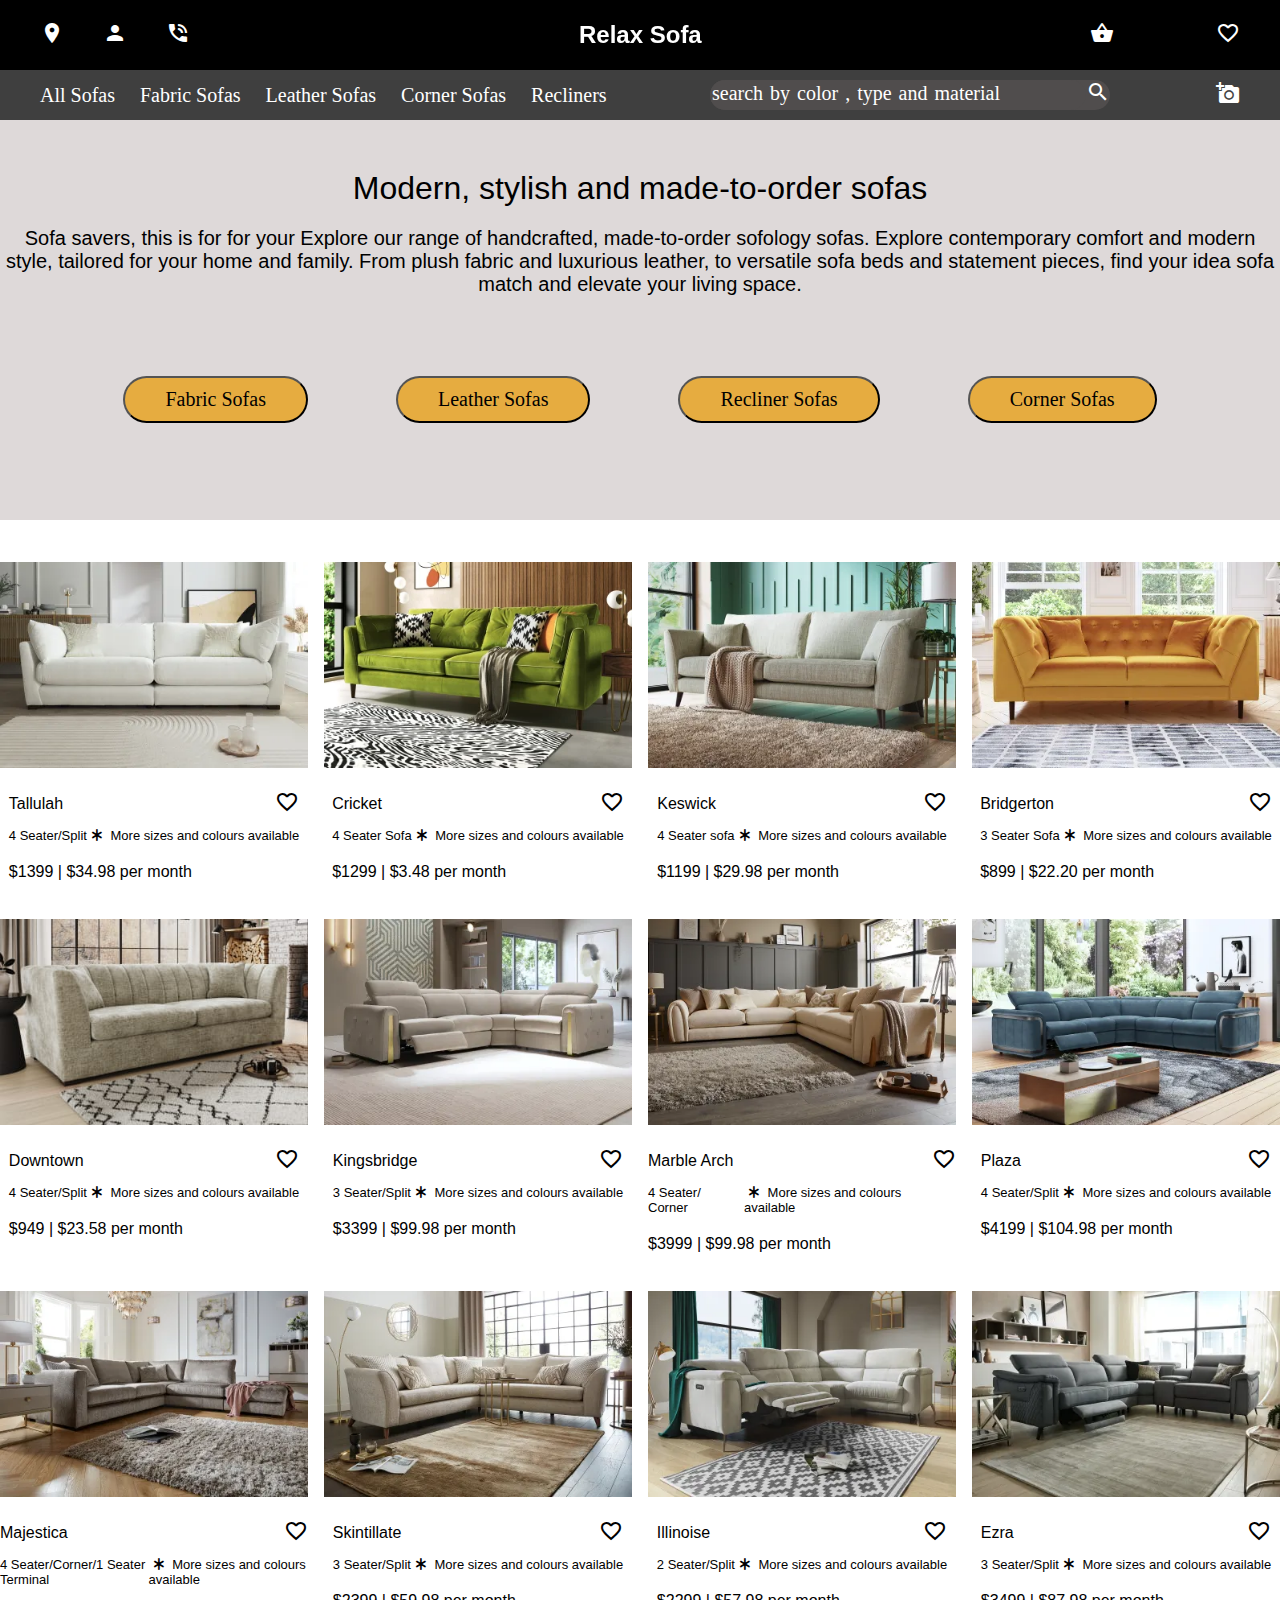
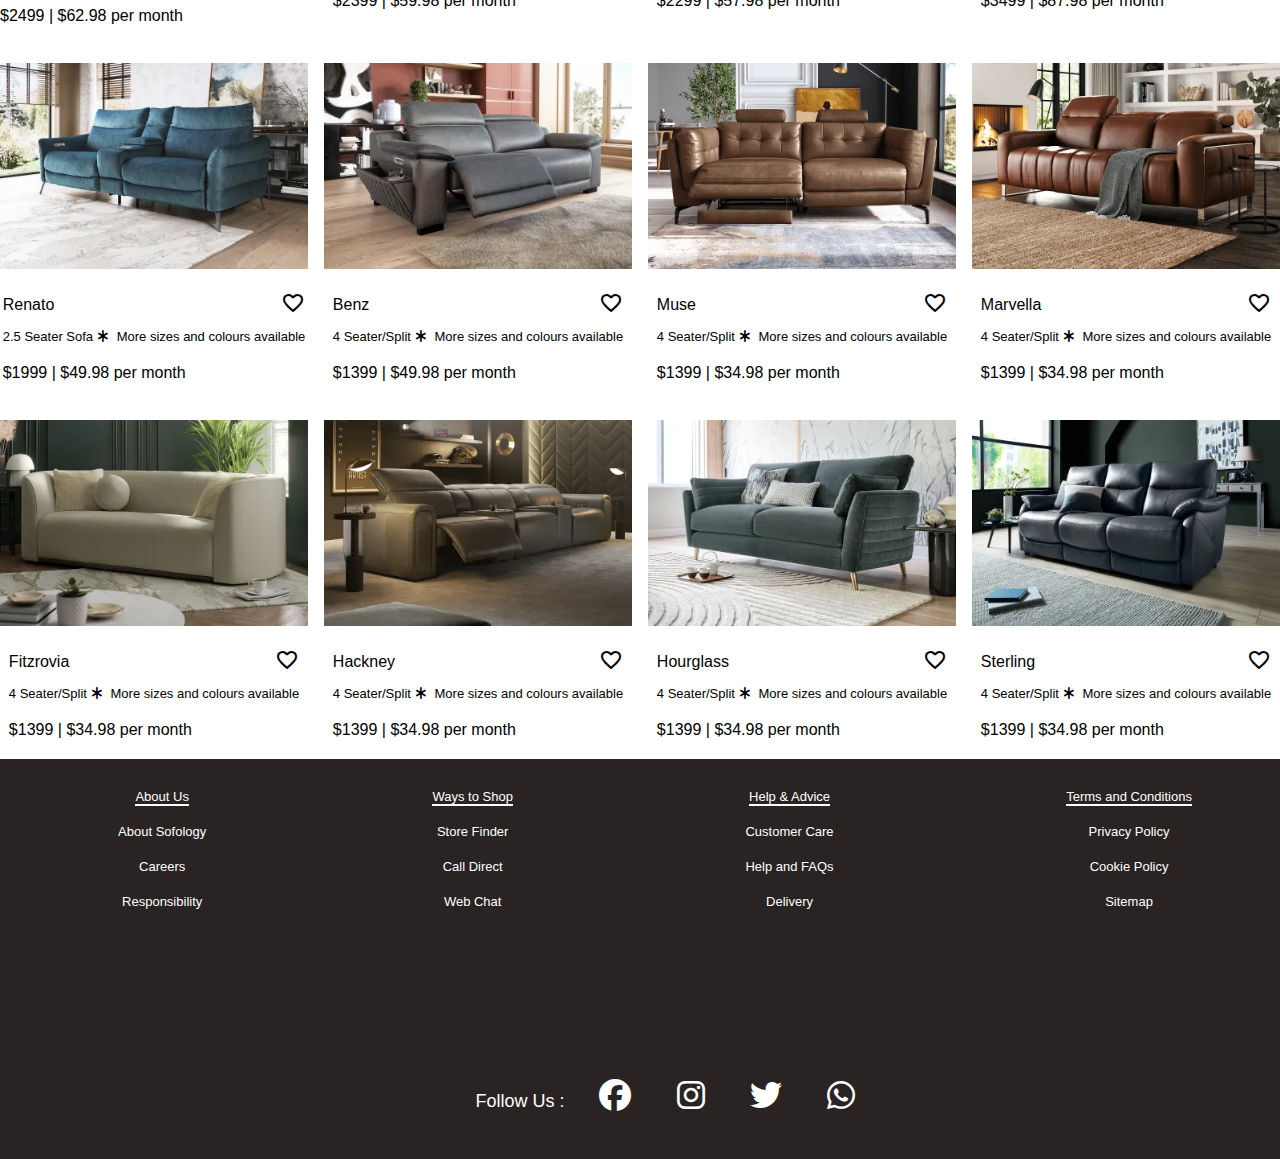
==== commit 487a8d78: "14030430" ====
--- a/allsofas.html
+++ b/allsofas.html
@@ -28,7 +28,7 @@
 
             </div>
             <div class="header__first__center">
-                <a href="./relaxsofa.html" class="hvr-grow">
+                <a href="./index.html" class="hvr-grow">
                     <h2>Relax Sofa</h2>
                 </a>
             </div>
--- a/assets/sass/main.css
+++ b/assets/sass/main.css
@@ -1,7 +1,10 @@
 * {
   margin: 0;
   box-sizing: border-box;
-  font-family: Tiem;
+}
+
+body {
+  font-family: Arial, Helvetica, sans-serif;
 }
 
 a {
@@ -223,7 +226,7 @@
   list-style-type: none;
   text-align: center;
   width: 200px;
-  height: 180px;
+  height: 230px;
   border: 1px solid black;
   background-color: white;
   display: none;
@@ -485,17 +488,20 @@
   width: 100%;
   height: 50px;
   background-color: white;
-  margin-top: 400px;
-  display: flex;
-  flex-direction: column;
-  align-items: center;
-  font-family: Tiem;
-  margin-bottom: 100px;
+  margin: 500px auto 300px auto;
+  display: flex;
+  flex-direction: column;
+  align-items: center;
+  font-family: Arial, Helvetica, sans-serif;
 }
 @media (min-width: 768px) {
   .season {
-    margin-top: 20px;
-  }
+    margin: 20px auto 110px auto;
+  }
+}
+
+h1 {
+  text-align: center;
 }
 
 .season h3 {
@@ -511,24 +517,23 @@
   margin-bottom: 100px;
   font-size: 30px;
   text-align: center;
-  font-family: Tiem;
+  font-family: Arial, Helvetica, sans-serif;
 }
 
 .season__cards {
   width: 100%;
   height: 400px;
-  margin-top: 100px;
   display: flex;
   justify-content: center;
   align-items: center;
   flex-wrap: wrap;
-  margin-bottom: 1300px;
+  margin-bottom: 100px auto 1360px auto;
 }
 @media (min-width: 768px) {
   .season__cards {
     flex-wrap: nowrap;
     gap: 30px;
-    margin-bottom: 50px;
+    margin-bottom: 100px;
   }
 }
 
@@ -554,6 +559,21 @@
   }
 }
 
+.card__container {
+  display: flex;
+  flex-direction: column;
+  align-items: center;
+}
+
+.card__container button {
+  width: 300px;
+  height: 40px;
+  background-color: rgb(230, 172, 64);
+  font-size: large;
+  justify-content: center;
+  margin-bottom: 10px;
+}
+
 .colors {
   width: 100%;
   max-width: 1280px;
@@ -561,6 +581,7 @@
   display: grid;
   grid-template-columns: repeat(4, 1fr);
   background-color: rgb(222, 217, 217);
+  padding: auto 10px;
 }
 @media (min-width: 768px) {
   .colors {
@@ -582,8 +603,9 @@
   background-color: transparent;
 }
 
-h1 {
-  text-align: center;
+.main__colors h1 {
+  text-align: center;
+  margin-top: 30px;
 }
 
 .sizes {
@@ -625,6 +647,7 @@
   display: flex;
   flex-direction: column;
   background-color: rgb(222, 217, 217);
+  align-items: center;
 }
 @media (min-width: 768px) {
   .smart {
@@ -640,7 +663,7 @@
   flex-direction: column;
   width: 500px;
   text-align: center;
-  font-family: Tiem;
+  font-family: Arial, Helvetica, sans-serif;
 }
 @media (min-width: 768px) {
   .smart__desc {
@@ -651,22 +674,37 @@
   }
 }
 
-.smart__image {
+.smart__image3 {
   width: 300px;
   height: 300px;
   background-color: transparent;
   margin-top: 20px;
 }
 @media (min-width: 768px) {
-  .smart__image {
+  .smart__image3 {
     position: absolute;
-    top: -10px;
-    left: 100px;
+    top: 30px;
+    left: 57px;
+  }
+}
+
+.smart__image2 {
+  width: 300px;
+  height: 300px;
+  background-color: transparent;
+  margin-top: 20px;
+}
+@media (min-width: 768px) {
+  .smart__image2 {
+    position: absolute;
+    top: -13px;
+    left: 282px;
   }
 }
 
 footer {
   width: 100%;
+  max-width: 1280px;
   height: 400px;
   margin: 0 auto;
   background-color: rgb(41, 35, 35);
@@ -825,7 +863,7 @@
 
 .card__title {
   display: flex;
-  justify-content: space-around;
+  justify-content: center;
   align-items: center;
   padding-bottom: 10px;
 }
@@ -839,23 +877,35 @@
   color: black;
 }
 
+.title__fav {
+  padding-left: 10px;
+}
+
 .card__desc__details {
   display: flex;
-  justify-content: flex-start;
-  align-items: center;
-  flex-direction: column;
-  flex-wrap: wrap;
+  justify-content: center;
+  align-items: center;
   font-size: small;
   padding-bottom: 20px;
 }
 @media (min-width: 768px) {
   .card__desc__details {
-    justify-content: flex-start;
+    justify-content: space-between;
   }
 }
 
 .card__desc__price {
   text-align: center;
+}
+@media (min-width: 768px) {
+  .card__desc__price {
+    text-align: left;
+  }
+}
+
+.card__desc__details span i {
+  padding-right: 5px;
+  padding-left: 5px;
 }
 
 .help {
@@ -882,7 +932,7 @@
 
 .main__stack {
   display: flex;
-  justify-content: space-between;
+  justify-content: space-around;
   align-items: center;
   flex-direction: column;
 }
@@ -893,10 +943,18 @@
 }
 
 .help__stack img {
-  max-width: 300px;
-  height: 400px;
-  -o-object-fit: contain;
-     object-fit: contain;
+  max-width: 400px;
+  height: 300px;
+  -o-object-fit: cover;
+     object-fit: cover;
+  margin-left: 40px;
+  margin-top: 60px;
+}
+@media (min-width: 768px) {
+  .help__stack img {
+    max-width: 400px;
+    height: 500px;
+  }
 }
 
 .help__stack {
@@ -907,17 +965,17 @@
   max-width: 1280px;
   flex-direction: column;
   gap: 0.5rem;
-  height: 400px;
+  height: 600px;
 }
 @media (min-width: 768px) {
   .help__stack {
     flex-direction: row;
-    height: 500px;
   }
 }
 
 .help__paragraph p {
-  padding-bottom: 5px;
+  padding-bottom: 10px;
+  margin-right: 10px;
   font-size: large;
 }
 
